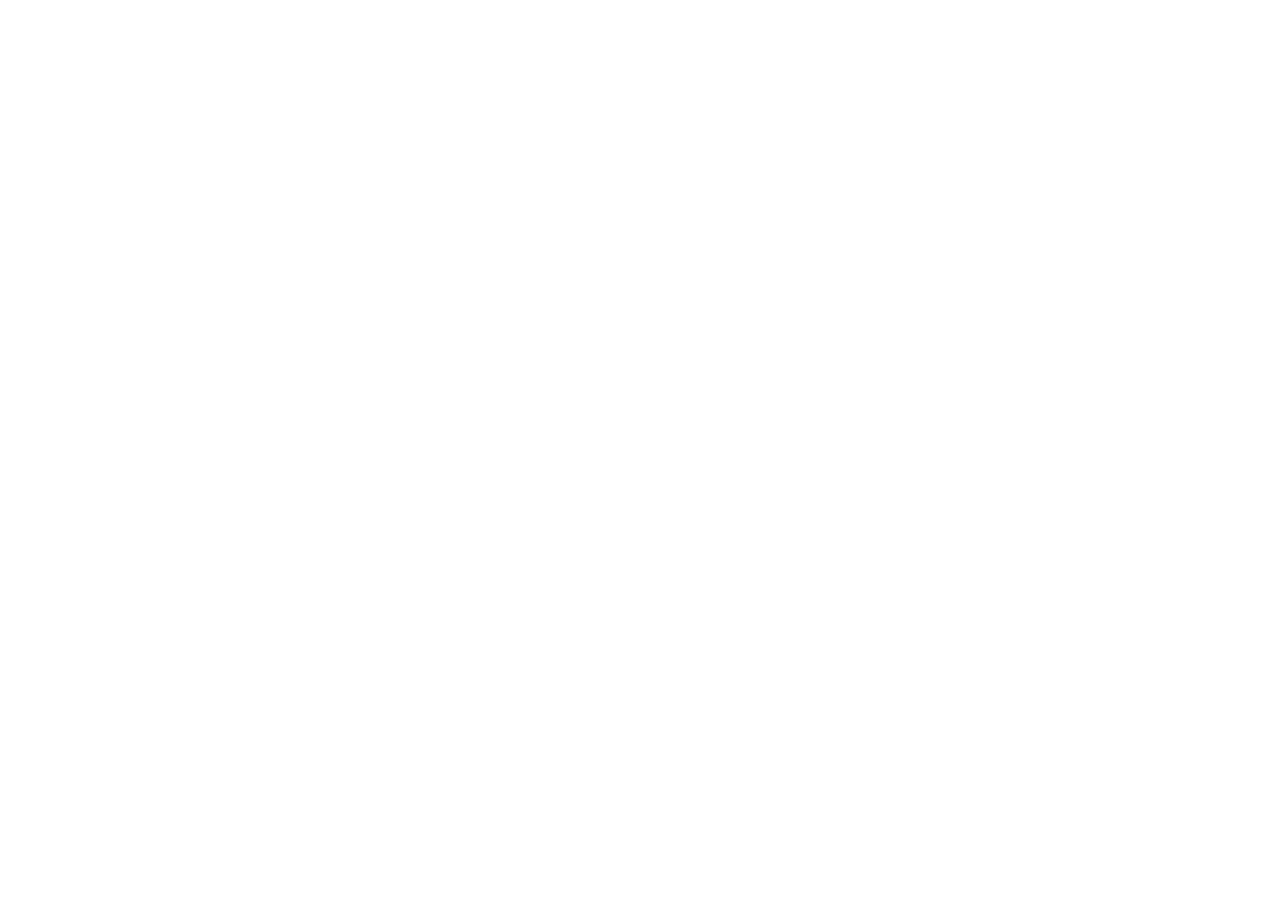
==== index.html @ 520b99e1 "Create index.html" ====
<!DOCTYPE html>
<html lang="en">
  <head>
    <meta charset="UTF-8" />
    <meta name="viewport" content="width=device-width, initial-scale=1.0" />
    <title>Raízen S.A. - Lupa(ESG)</title>
  </head>
  <body></body>
</html>
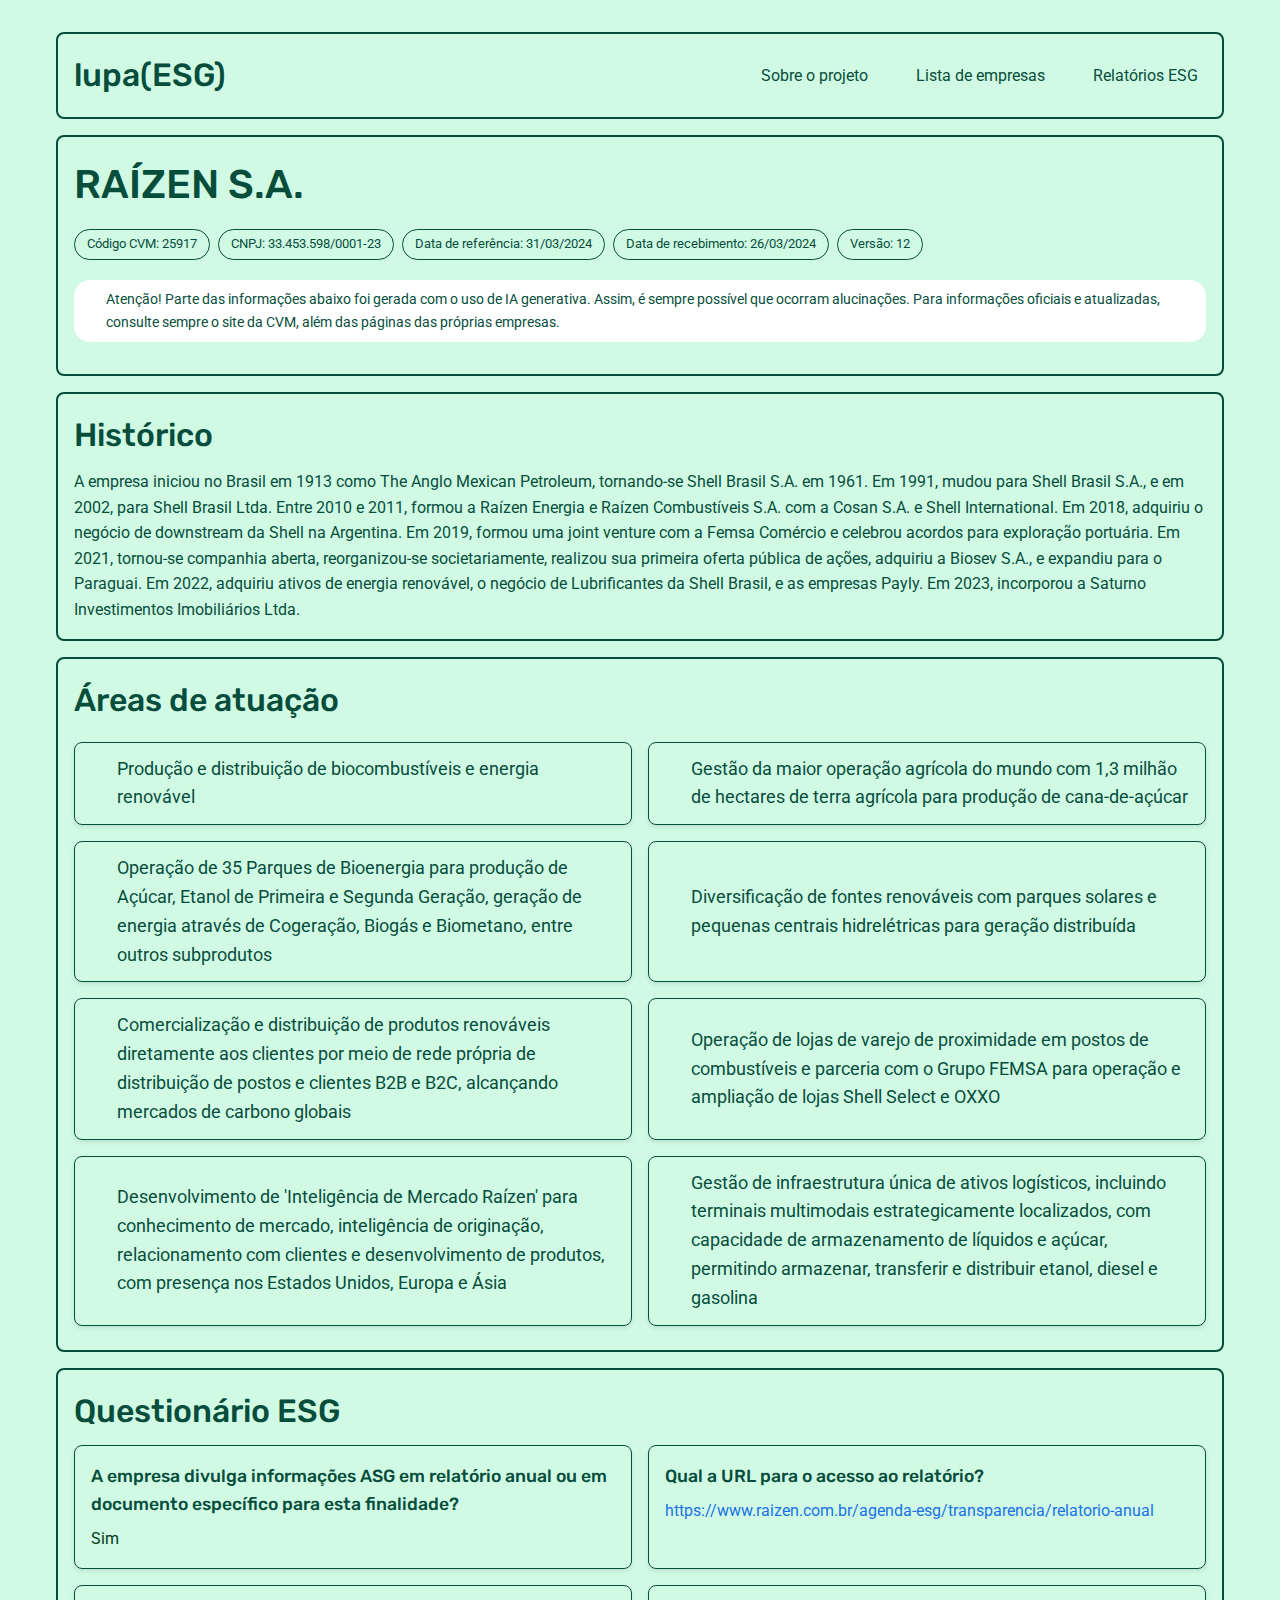
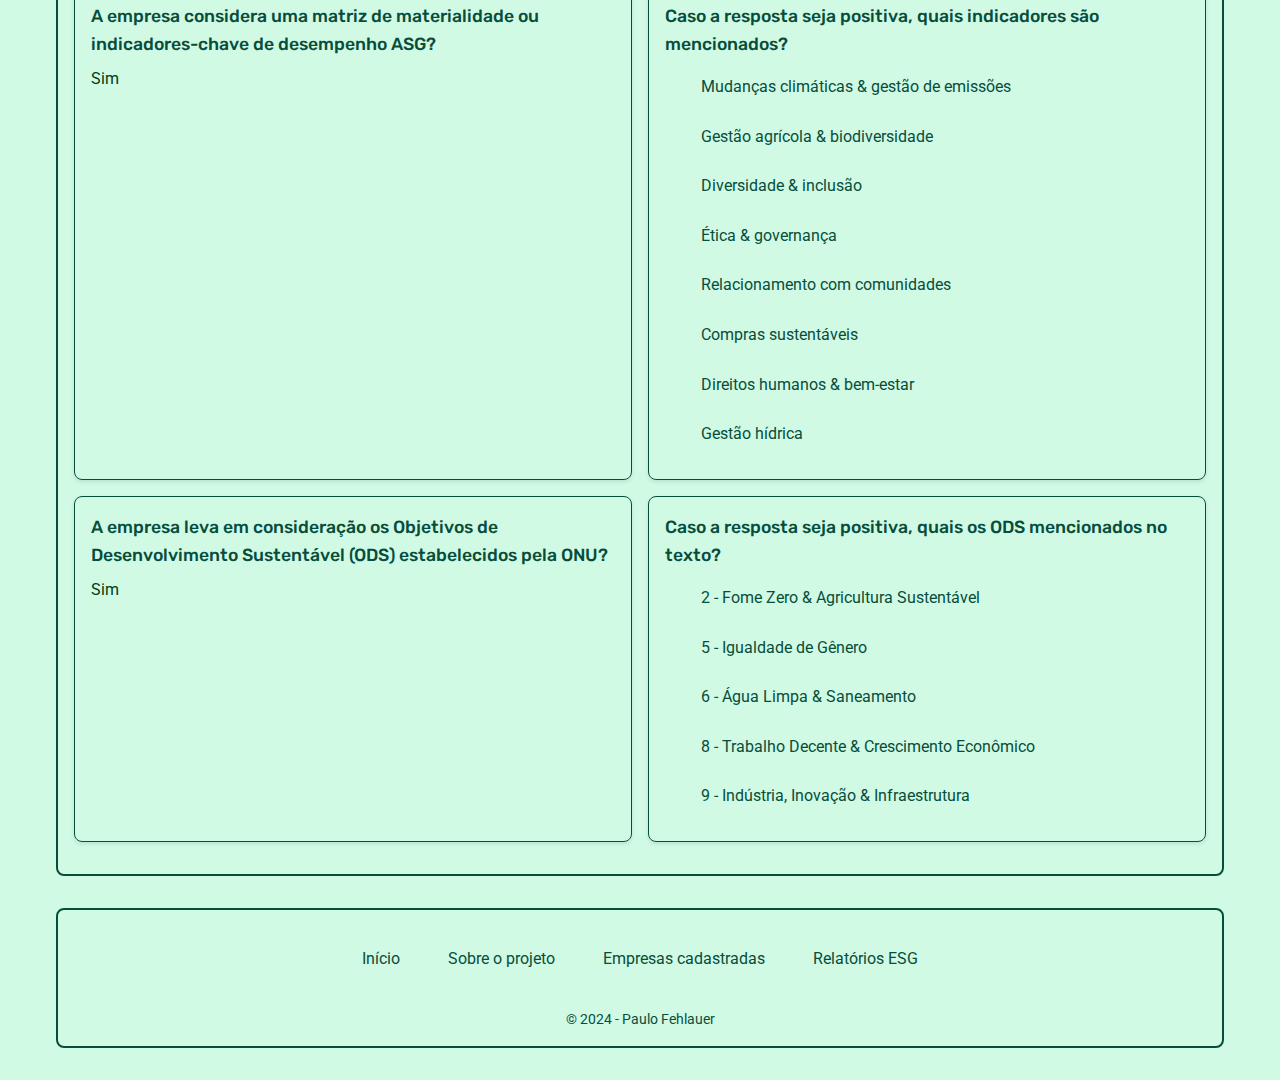
==== commit c06783ed: "Primeira versão" ====
--- a/index.html
+++ b/index.html
@@ -1,9 +1,207 @@
 <!DOCTYPE html>
-<html lang="en">
+<html lang="pt-br">
   <head>
+    <link rel="stylesheet" href="css/style.css" />
+    <link rel="stylesheet" href="css/reset.css" />
+    <link rel="preconnect" href="https://fonts.googleapis.com" />
+    <link rel="preconnect" href="https://fonts.gstatic.com" crossorigin />
+    <link
+      href="https://fonts.googleapis.com/css2?family=Roboto:ital,wght@0,100;0,300;0,400;0,500;0,700;0,900;1,100;1,300;1,400;1,500;1,700;1,900&family=Rubik:ital,wght@0,300..900;1,300..900&display=swap"
+      rel="stylesheet"
+    />
+    <link
+      rel="stylesheet"
+      href="https://cdnjs.cloudflare.com/ajax/libs/font-awesome/6.5.2/css/all.min.css"
+      integrity="sha512-SnH5WK+bZxgPHs44uWIX+LLJAJ9/2PkPKZ5QiAj6Ta86w+fsb2TkcmfRyVX3pBnMFcV7oQPJkl9QevSCWr3W6A=="
+      crossorigin="anonymous"
+      referrerpolicy="no-referrer"
+    />
     <meta charset="UTF-8" />
     <meta name="viewport" content="width=device-width, initial-scale=1.0" />
-    <title>Raízen S.A. - Lupa(ESG)</title>
+    <meta
+      name="description"
+      content="Plataforma que busca e organiza informações públicas fornecidas por empresas brasileiras sobre práticas relacionadas à pauta ESG - Ambiental, Social e Governança."
+    />
+    <title>RAÍZEN S.A. | lupa(ESG)</title>
   </head>
-  <body></body>
+  <body>
+    <div class="container">
+      <header>
+        <div class="titulo">
+          <h1>lupa(ESG)</h1>
+        </div>
+        <nav>
+          <a href="#">Sobre o projeto</a>
+          <a href="#">Lista de empresas</a>
+          <a href="#">Relatórios ESG</a>
+        </nav>
+      </header>
+
+      <section class="section-infos">
+        <h2>RAÍZEN S.A.</h2>
+        <p class="badge">Código CVM: 25917</p>
+        <p class="badge">CNPJ: 33.453.598/0001-23</p>
+        <p class="badge">Data de referência: 31/03/2024</p>
+        <p class="badge">Data de recebimento: 26/03/2024</p>
+        <p class="badge">Versão: 12</p>
+
+        <div class="alert">
+          <i class="fa-solid fa-triangle-exclamation"></i>
+          <p>
+            Atenção! Parte das informações abaixo foi gerada com o uso de IA
+            generativa. Assim, é sempre possível que ocorram alucinações. Para
+            informações oficiais e atualizadas, consulte sempre o site da CVM,
+            além das páginas das próprias empresas.
+          </p>
+        </div>
+      </section>
+
+      <section class="section-infos">
+        <h3>Histórico</h3>
+        <p>
+          A empresa iniciou no Brasil em 1913 como The Anglo Mexican Petroleum,
+          tornando-se Shell Brasil S.A. em 1961. Em 1991, mudou para Shell
+          Brasil S.A., e em 2002, para Shell Brasil Ltda. Entre 2010 e 2011,
+          formou a Raízen Energia e Raízen Combustíveis S.A. com a Cosan S.A. e
+          Shell International. Em 2018, adquiriu o negócio de downstream da
+          Shell na Argentina. Em 2019, formou uma joint venture com a Femsa
+          Comércio e celebrou acordos para exploração portuária. Em 2021,
+          tornou-se companhia aberta, reorganizou-se societariamente, realizou
+          sua primeira oferta pública de ações, adquiriu a Biosev S.A., e
+          expandiu para o Paraguai. Em 2022, adquiriu ativos de energia
+          renovável, o negócio de Lubrificantes da Shell Brasil, e as empresas
+          Payly. Em 2023, incorporou a Saturno Investimentos Imobiliários Ltda.
+        </p>
+      </section>
+
+      <section class="section-infos">
+        <h3>Áreas de atuação</h3>
+        <ul class="lista-bonita">
+          <li>
+            Produção e distribuição de biocombustíveis e energia renovável
+          </li>
+          <li>
+            Gestão da maior operação agrícola do mundo com 1,3 milhão de
+            hectares de terra agrícola para produção de cana-de-açúcar
+          </li>
+          <li>
+            Operação de 35 Parques de Bioenergia para produção de Açúcar, Etanol
+            de Primeira e Segunda Geração, geração de energia através de
+            Cogeração, Biogás e Biometano, entre outros subprodutos
+          </li>
+          <li>
+            Diversificação de fontes renováveis com parques solares e pequenas
+            centrais hidrelétricas para geração distribuída
+          </li>
+          <li>
+            Comercialização e distribuição de produtos renováveis diretamente
+            aos clientes por meio de rede própria de distribuição de postos e
+            clientes B2B e B2C, alcançando mercados de carbono globais
+          </li>
+          <li>
+            Operação de lojas de varejo de proximidade em postos de combustíveis
+            e parceria com o Grupo FEMSA para operação e ampliação de lojas
+            Shell Select e OXXO
+          </li>
+          <li>
+            Desenvolvimento de &#39;Inteligência de Mercado Raízen&#39; para
+            conhecimento de mercado, inteligência de originação, relacionamento
+            com clientes e desenvolvimento de produtos, com presença nos Estados
+            Unidos, Europa e Ásia
+          </li>
+          <li>
+            Gestão de infraestrutura única de ativos logísticos, incluindo
+            terminais multimodais estrategicamente localizados, com capacidade
+            de armazenamento de líquidos e açúcar, permitindo armazenar,
+            transferir e distribuir etanol, diesel e gasolina
+          </li>
+        </ul>
+      </section>
+
+      <section class="section-infos">
+        <h3>Questionário ESG</h3>
+        <div class="questionario">
+          <div class="card">
+            <h4>
+              A empresa divulga informações ASG em relatório anual ou em
+              documento específico para esta finalidade?
+            </h4>
+            <p><i class="fas fa-check-circle"></i> Sim</p>
+          </div>
+
+          <div class="card">
+            <h4>Qual a URL para o acesso ao relatório?</h4>
+            <p>
+              <a
+                href="https://www.raizen.com.br/agenda-esg/transparencia/relatorio-anual"
+                target="_blank"
+                >https://www.raizen.com.br/agenda-esg/transparencia/relatorio-anual</a
+              >
+            </p>
+          </div>
+
+          <div class="card">
+            <h4>
+              A empresa considera uma matriz de materialidade ou
+              indicadores-chave de desempenho ASG?
+            </h4>
+            <p><i class="fas fa-check-circle"></i> Sim</p>
+          </div>
+
+          <div class="card">
+            <h4>
+              Caso a resposta seja positiva, quais indicadores são mencionados?
+            </h4>
+            <ul class="questionario-lista">
+              <li>Mudanças climáticas & gestão de emissões</li>
+              <li>Gestão agrícola & biodiversidade</li>
+              <li>Diversidade & inclusão</li>
+              <li>Ética & governança</li>
+              <li>Relacionamento com comunidades</li>
+              <li>Compras sustentáveis</li>
+              <li>Direitos humanos & bem-estar</li>
+              <li>Gestão hídrica</li>
+            </ul>
+          </div>
+
+          <div class="card">
+            <h4>
+              A empresa leva em consideração os Objetivos de Desenvolvimento
+              Sustentável (ODS) estabelecidos pela ONU?
+            </h4>
+            <p><i class="fas fa-check-circle"></i> Sim</p>
+          </div>
+
+          <div class="card">
+            <h4>
+              Caso a resposta seja positiva, quais os ODS mencionados no texto?
+            </h4>
+            <ul class="questionario-lista">
+              <li>2 - Fome Zero & Agricultura Sustentável</li>
+              <li>5 - Igualdade de Gênero</li>
+              <li>6 - Água Limpa & Saneamento</li>
+              <li>8 - Trabalho Decente & Crescimento Econômico</li>
+              <li>9 - Indústria, Inovação & Infraestrutura</li>
+            </ul>
+          </div>
+        </div>
+      </section>
+      <footer class="footer">
+        <nav>
+          <a href="#">Início</a>
+          <a href="#">Sobre o projeto</a>
+          <a href="#">Empresas cadastradas</a>
+          <a href="#">Relatórios ESG</a>
+        </nav>
+        <div class="footer-social">
+          <a href="#" aria-label="Twitter"><i class="fab fa-twitter"></i></a>
+          <a href="#" aria-label="Instagram"
+            ><i class="fab fa-instagram"></i
+          ></a>
+          <a href="#" aria-label="LinkedIn"><i class="fab fa-linkedin"></i></a>
+        </div>
+        <p class="footer-copy">&copy; 2024 - Paulo Fehlauer</p>
+      </footer>
+    </div>
+  </body>
 </html>
--- a/css/style.css
+++ b/css/style.css
@@ -0,0 +1,301 @@
+/* style.css */
+
+/* Importação do reset.css (opcional) */
+@import url("reset.css");
+
+/* Estilos globais */
+/* Estilos globais */
+html {
+  font-size: 16px; /* Define 1rem = 16px */
+}
+
+body {
+  font-family: "Roboto", sans-serif;
+  line-height: 1.6;
+  background-color: #d1fae5;
+  color: #064e3b;
+  padding: 1rem;
+}
+
+h1,
+h2,
+h3,
+h4,
+h5,
+h6 {
+  font-family: "Rubik", sans-serif;
+  font-weight: 500;
+}
+
+a {
+  color: inherit;
+}
+
+/* Container principal */
+.container {
+  max-width: 75rem;
+  margin: 0 auto;
+  padding: 1rem;
+}
+
+/* Cabeçalho */
+header {
+  display: flex;
+  justify-content: space-between;
+  align-items: center;
+  border: 2px solid #064e3b;
+  padding: 1rem;
+  border-radius: 0.5rem;
+  color: #064e3b;
+}
+
+header h1 {
+  font-size: 2rem;
+}
+
+header nav {
+  display: flex;
+  flex-direction: column;
+  align-items: flex-end;
+}
+
+header nav a {
+  color: #064e3b;
+  text-decoration: none;
+  margin-left: 1rem;
+  padding: 0.25rem 0.5rem;
+  border-radius: 1rem;
+  transition: background-color 0.3s;
+}
+
+header nav a:hover {
+  text-decoration: none;
+  background-color: #fff;
+}
+
+/* Seção de Informações Gerais */
+.section-infos {
+  border: 2px solid #064e3b;
+  padding: 1rem;
+  border-radius: 0.5rem;
+  margin-top: 1rem;
+}
+
+.section-infos h2 {
+  font-size: 2.5rem;
+  margin-bottom: 0.5rem;
+}
+
+.section-infos h3 {
+  font-size: 2rem;
+  margin-bottom: 0.5rem;
+}
+
+.section-infos .badge {
+  font-size: 0.8rem;
+  display: inline-block;
+  border-radius: 1rem;
+  border: 1px solid #064e3b;
+  padding: 0.25rem 0.75rem;
+  margin: 0.25rem 0.25rem 0.25rem 0;
+}
+
+.section-infos .alert {
+  display: flex;
+  justify-content: space-between;
+  align-items: center;
+  background-color: #fff;
+  padding: 0.5rem;
+  border-radius: 1rem;
+  margin: 1rem 0;
+}
+
+.section-infos .alert i {
+  padding: 0 1rem 0 0.5rem;
+}
+
+.section-infos .alert p {
+  font-size: 0.9rem;
+}
+
+/* Estilo da lista personalizada */
+.lista-bonita {
+  list-style-type: none; /* Remove marcadores padrão */
+  padding-left: 0;
+  display: flex;
+  flex-direction: column;
+}
+
+.lista-bonita li {
+  border: 1px solid #064e3b;
+  margin: 0.5rem 0; /* Espaçamento entre itens */
+  padding: 0.5rem; /* Espaçamento interno dos itens */
+  border-radius: 0.5rem; /* Bordas arredondadas */
+  display: flex;
+  align-items: center;
+  box-shadow: 0 2px 4px rgba(0, 0, 0, 0.1);
+}
+
+.lista-bonita li::before {
+  content: "\f013"; /* Ícone FontAwesome */
+  font-family: "Font Awesome 5 Free"; /* Fonte do ícone */
+  font-weight: 900; /* Peso da fonte */
+  margin-right: 1rem; /* Espaçamento entre ícone e texto */
+}
+
+.questionario {
+  display: flex;
+  flex-direction: column;
+}
+
+.questionario .card {
+  border: 1px solid #064e3b;
+  padding: 1rem;
+  border-radius: 0.5rem;
+  box-shadow: 0 2px 4px rgba(0, 0, 0, 0.1);
+  margin-bottom: 1rem;
+}
+
+.questionario .card h4 {
+  font-size: 1.1rem;
+  font-weight: 500;
+  margin-bottom: 0.5rem;
+}
+
+.questionario .card p,
+.card a {
+  font-size: 1rem;
+  color: #003d14;
+}
+
+.questionario .card a {
+  text-decoration: none;
+  color: #1a73e8;
+}
+
+.questionario .card a:hover {
+  text-decoration: underline;
+}
+
+.questionario .questionario-lista {
+  list-style-type: none; /* Remove marcadores padrão */
+  padding-left: 0;
+}
+
+.questionario .questionario-lista li {
+  margin: 0.5rem 0; /* Espaçamento entre itens */
+  padding: 0.5rem; /* Espaçamento interno dos itens */
+  display: flex;
+  align-items: center;
+}
+
+.questionario .questionario-lista li::before {
+  content: "\f4d6"; /* Ícone FontAwesome */
+  font-family: "Font Awesome 5 Free"; /* Fonte do ícone */
+  font-weight: 900; /* Peso da fonte */
+  margin-right: 1rem; /* Espaçamento entre ícone e texto */
+}
+
+/* Footer */
+.footer {
+  border: 2px solid #064e3b;
+  text-align: center;
+  padding: 2rem 0 1rem 0;
+  margin-top: 2rem;
+  border-radius: 0.5rem;
+}
+
+.footer nav {
+  display: flex;
+  gap: 1.5rem;
+  margin-bottom: 1rem;
+  flex-direction: column;
+  align-items: center;
+  justify-content: center;
+}
+
+.footer nav a {
+  text-decoration: none;
+  padding: 0.25rem 0.5rem;
+  border-radius: 1rem;
+  transition: background-color 0.3s;
+}
+
+.footer nav a:hover {
+  background-color: #fff;
+}
+
+.footer-social {
+  display: flex;
+  justify-content: center;
+  gap: 1.5rem;
+  margin-bottom: 1rem;
+}
+
+.footer-social a {
+  transition: transform 0.3s;
+}
+
+.footer-social a:hover {
+  transform: scale(1.2);
+}
+
+.footer-copy {
+  font-size: 0.875rem;
+}
+
+/* Estilos responsivos */
+@media (min-width: 48rem) {
+  header h1 {
+    font-size: 2rem;
+  }
+
+  header nav a {
+    margin-left: 2rem;
+  }
+
+  .section-infos h2 {
+    font-size: 2.5rem;
+  }
+
+  header nav {
+    flex-direction: row;
+    align-items: flex-end;
+  }
+
+  .lista-bonita {
+    flex-direction: row;
+    flex-wrap: wrap; /* Quebra a linha dos itens quando não cabem mais no container */
+    justify-content: space-between; /* Distribui os itens no espaço disponível */
+  }
+
+  .lista-bonita li {
+    font-size: 1.125rem; /* Ajuste do tamanho da fonte */
+    padding: 0.75rem; /* Ajuste do espaçamento interno */
+    width: calc(
+      50% - 0.5rem
+    ); /* Ajusta a largura dos itens para ocupar metade do espaço, considerando o margin */
+    box-sizing: border-box; /* Inclui padding e border na largura total */
+  }
+
+  .questionario {
+    flex-direction: row;
+    flex-wrap: wrap;
+    justify-content: space-between;
+  }
+
+  .questionario .card {
+    width: calc(50% - 0.5rem);
+    box-sizing: border-box;
+  }
+
+  .footer nav {
+    gap: 2rem;
+    flex-direction: row;
+    align-items: flex-end;
+  }
+
+  .footer-social a {
+    font-size: 2rem;
+  }
+}
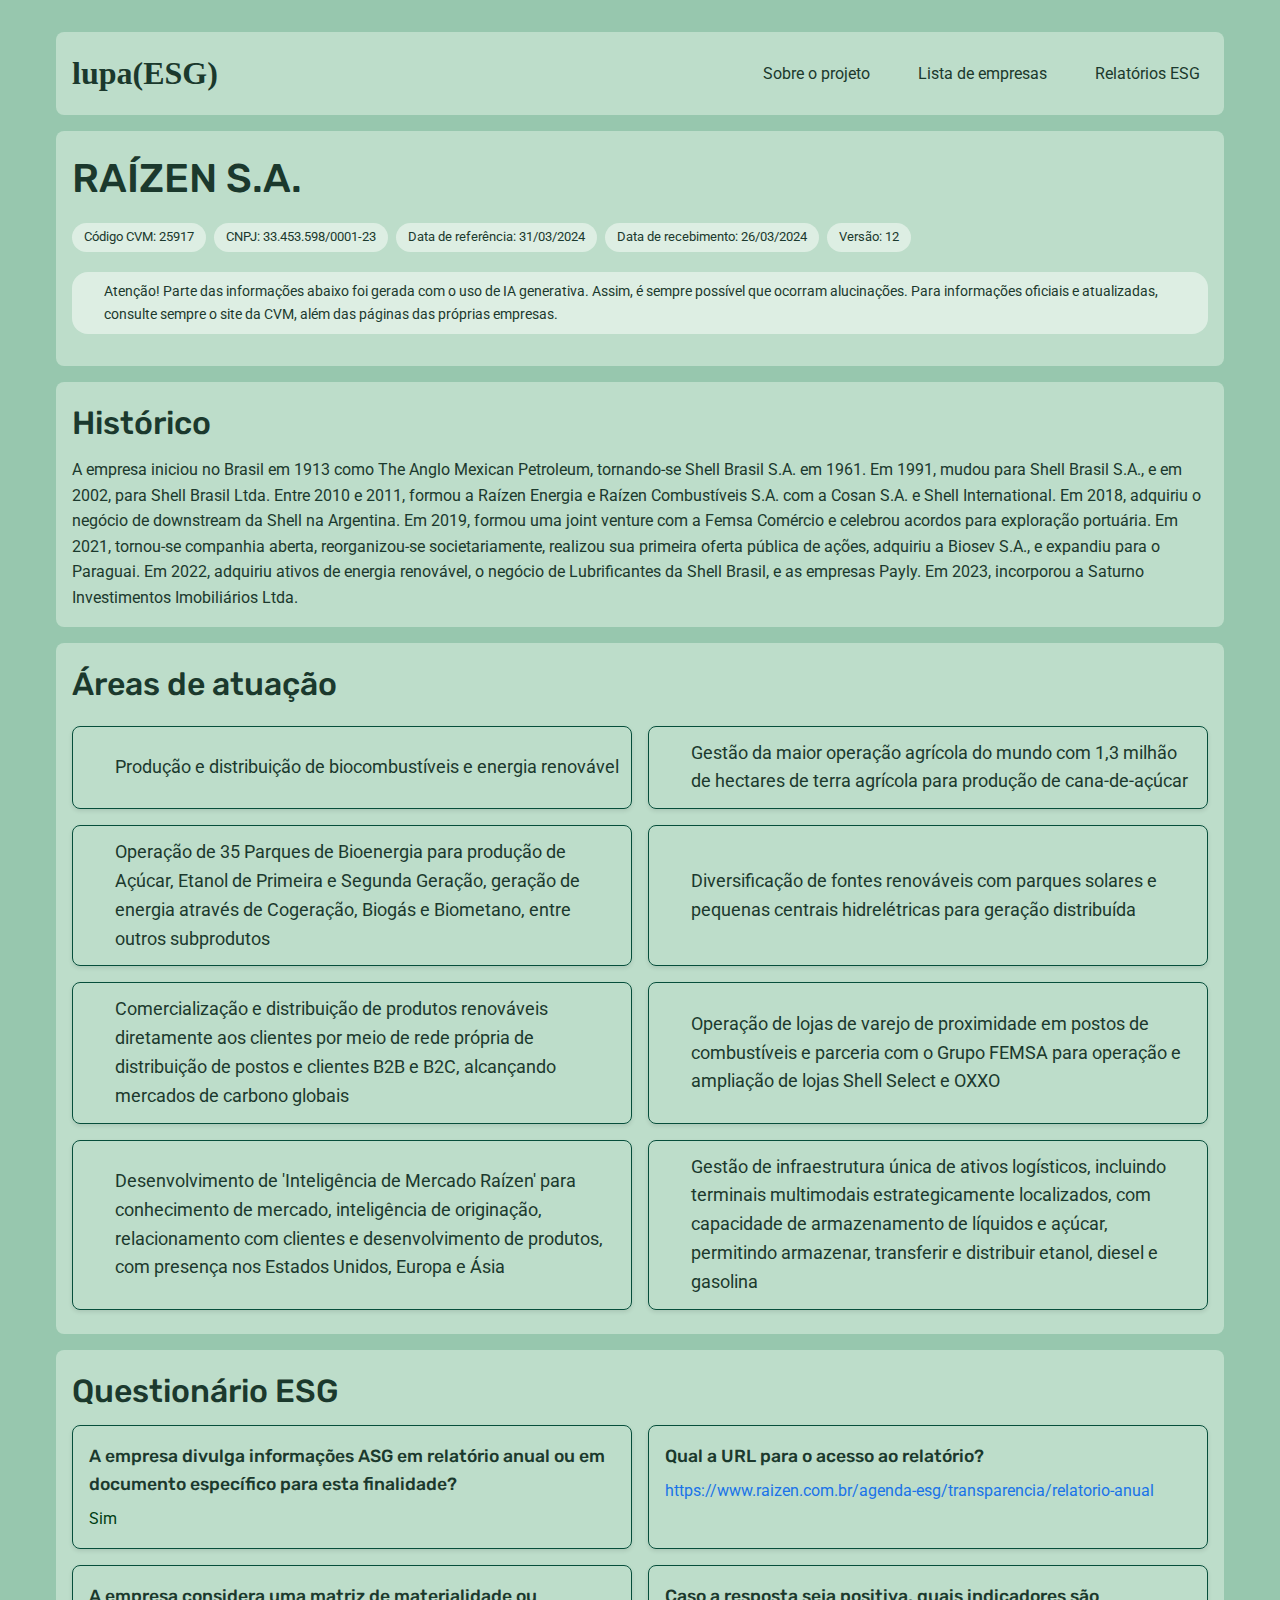
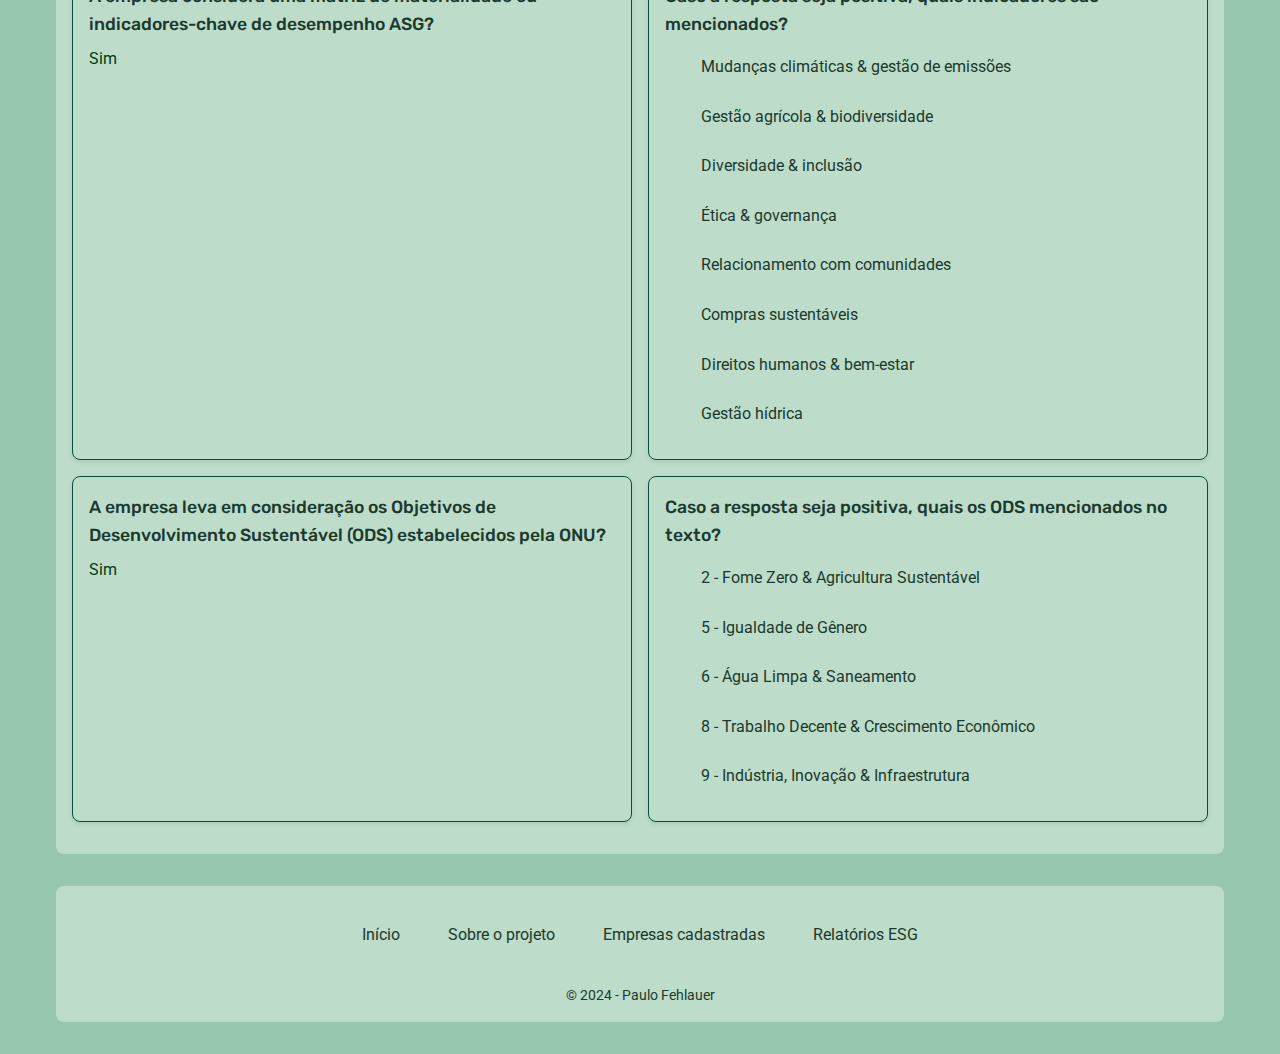
==== commit 25919e29: "Update index.html and style.css" ====
--- a/index.html
+++ b/index.html
@@ -27,7 +27,7 @@
   <body>
     <div class="container">
       <header>
-        <div class="titulo">
+        <div class="logo">
           <h1>lupa(ESG)</h1>
         </div>
         <nav>
@@ -37,155 +37,161 @@
         </nav>
       </header>
 
-      <section class="section-infos">
-        <h2>RAÍZEN S.A.</h2>
-        <p class="badge">Código CVM: 25917</p>
-        <p class="badge">CNPJ: 33.453.598/0001-23</p>
-        <p class="badge">Data de referência: 31/03/2024</p>
-        <p class="badge">Data de recebimento: 26/03/2024</p>
-        <p class="badge">Versão: 12</p>
-
-        <div class="alert">
-          <i class="fa-solid fa-triangle-exclamation"></i>
-          <p>
-            Atenção! Parte das informações abaixo foi gerada com o uso de IA
-            generativa. Assim, é sempre possível que ocorram alucinações. Para
-            informações oficiais e atualizadas, consulte sempre o site da CVM,
-            além das páginas das próprias empresas.
-          </p>
-        </div>
-      </section>
-
-      <section class="section-infos">
-        <h3>Histórico</h3>
-        <p>
-          A empresa iniciou no Brasil em 1913 como The Anglo Mexican Petroleum,
-          tornando-se Shell Brasil S.A. em 1961. Em 1991, mudou para Shell
-          Brasil S.A., e em 2002, para Shell Brasil Ltda. Entre 2010 e 2011,
-          formou a Raízen Energia e Raízen Combustíveis S.A. com a Cosan S.A. e
-          Shell International. Em 2018, adquiriu o negócio de downstream da
-          Shell na Argentina. Em 2019, formou uma joint venture com a Femsa
-          Comércio e celebrou acordos para exploração portuária. Em 2021,
-          tornou-se companhia aberta, reorganizou-se societariamente, realizou
-          sua primeira oferta pública de ações, adquiriu a Biosev S.A., e
-          expandiu para o Paraguai. Em 2022, adquiriu ativos de energia
-          renovável, o negócio de Lubrificantes da Shell Brasil, e as empresas
-          Payly. Em 2023, incorporou a Saturno Investimentos Imobiliários Ltda.
-        </p>
-      </section>
-
-      <section class="section-infos">
-        <h3>Áreas de atuação</h3>
-        <ul class="lista-bonita">
-          <li>
-            Produção e distribuição de biocombustíveis e energia renovável
-          </li>
-          <li>
-            Gestão da maior operação agrícola do mundo com 1,3 milhão de
-            hectares de terra agrícola para produção de cana-de-açúcar
-          </li>
-          <li>
-            Operação de 35 Parques de Bioenergia para produção de Açúcar, Etanol
-            de Primeira e Segunda Geração, geração de energia através de
-            Cogeração, Biogás e Biometano, entre outros subprodutos
-          </li>
-          <li>
-            Diversificação de fontes renováveis com parques solares e pequenas
-            centrais hidrelétricas para geração distribuída
-          </li>
-          <li>
-            Comercialização e distribuição de produtos renováveis diretamente
-            aos clientes por meio de rede própria de distribuição de postos e
-            clientes B2B e B2C, alcançando mercados de carbono globais
-          </li>
-          <li>
-            Operação de lojas de varejo de proximidade em postos de combustíveis
-            e parceria com o Grupo FEMSA para operação e ampliação de lojas
-            Shell Select e OXXO
-          </li>
-          <li>
-            Desenvolvimento de &#39;Inteligência de Mercado Raízen&#39; para
-            conhecimento de mercado, inteligência de originação, relacionamento
-            com clientes e desenvolvimento de produtos, com presença nos Estados
-            Unidos, Europa e Ásia
-          </li>
-          <li>
-            Gestão de infraestrutura única de ativos logísticos, incluindo
-            terminais multimodais estrategicamente localizados, com capacidade
-            de armazenamento de líquidos e açúcar, permitindo armazenar,
-            transferir e distribuir etanol, diesel e gasolina
-          </li>
-        </ul>
-      </section>
-
-      <section class="section-infos">
-        <h3>Questionário ESG</h3>
-        <div class="questionario">
-          <div class="card">
-            <h4>
-              A empresa divulga informações ASG em relatório anual ou em
-              documento específico para esta finalidade?
-            </h4>
-            <p><i class="fas fa-check-circle"></i> Sim</p>
-          </div>
-
-          <div class="card">
-            <h4>Qual a URL para o acesso ao relatório?</h4>
+      <main>
+        <section class="section-infos">
+          <h2>RAÍZEN S.A.</h2>
+          <p class="badge">Código CVM: 25917</p>
+          <p class="badge">CNPJ: 33.453.598/0001-23</p>
+          <p class="badge">Data de referência: 31/03/2024</p>
+          <p class="badge">Data de recebimento: 26/03/2024</p>
+          <p class="badge">Versão: 12</p>
+
+          <div class="alert">
+            <i class="fa-solid fa-triangle-exclamation"></i>
             <p>
-              <a
-                href="https://www.raizen.com.br/agenda-esg/transparencia/relatorio-anual"
-                target="_blank"
-                >https://www.raizen.com.br/agenda-esg/transparencia/relatorio-anual</a
-              >
+              Atenção! Parte das informações abaixo foi gerada com o uso de IA
+              generativa. Assim, é sempre possível que ocorram alucinações. Para
+              informações oficiais e atualizadas, consulte sempre o site da CVM,
+              além das páginas das próprias empresas.
             </p>
           </div>
-
-          <div class="card">
-            <h4>
-              A empresa considera uma matriz de materialidade ou
-              indicadores-chave de desempenho ASG?
-            </h4>
-            <p><i class="fas fa-check-circle"></i> Sim</p>
+        </section>
+
+        <section class="section-infos">
+          <h3>Histórico</h3>
+          <p>
+            A empresa iniciou no Brasil em 1913 como The Anglo Mexican
+            Petroleum, tornando-se Shell Brasil S.A. em 1961. Em 1991, mudou
+            para Shell Brasil S.A., e em 2002, para Shell Brasil Ltda. Entre
+            2010 e 2011, formou a Raízen Energia e Raízen Combustíveis S.A. com
+            a Cosan S.A. e Shell International. Em 2018, adquiriu o negócio de
+            downstream da Shell na Argentina. Em 2019, formou uma joint venture
+            com a Femsa Comércio e celebrou acordos para exploração portuária.
+            Em 2021, tornou-se companhia aberta, reorganizou-se societariamente,
+            realizou sua primeira oferta pública de ações, adquiriu a Biosev
+            S.A., e expandiu para o Paraguai. Em 2022, adquiriu ativos de
+            energia renovável, o negócio de Lubrificantes da Shell Brasil, e as
+            empresas Payly. Em 2023, incorporou a Saturno Investimentos
+            Imobiliários Ltda.
+          </p>
+        </section>
+
+        <section class="section-infos">
+          <h3>Áreas de atuação</h3>
+          <ul class="lista-bonita">
+            <li>
+              Produção e distribuição de biocombustíveis e energia renovável
+            </li>
+            <li>
+              Gestão da maior operação agrícola do mundo com 1,3 milhão de
+              hectares de terra agrícola para produção de cana-de-açúcar
+            </li>
+            <li>
+              Operação de 35 Parques de Bioenergia para produção de Açúcar,
+              Etanol de Primeira e Segunda Geração, geração de energia através
+              de Cogeração, Biogás e Biometano, entre outros subprodutos
+            </li>
+            <li>
+              Diversificação de fontes renováveis com parques solares e pequenas
+              centrais hidrelétricas para geração distribuída
+            </li>
+            <li>
+              Comercialização e distribuição de produtos renováveis diretamente
+              aos clientes por meio de rede própria de distribuição de postos e
+              clientes B2B e B2C, alcançando mercados de carbono globais
+            </li>
+            <li>
+              Operação de lojas de varejo de proximidade em postos de
+              combustíveis e parceria com o Grupo FEMSA para operação e
+              ampliação de lojas Shell Select e OXXO
+            </li>
+            <li>
+              Desenvolvimento de &#39;Inteligência de Mercado Raízen&#39; para
+              conhecimento de mercado, inteligência de originação,
+              relacionamento com clientes e desenvolvimento de produtos, com
+              presença nos Estados Unidos, Europa e Ásia
+            </li>
+            <li>
+              Gestão de infraestrutura única de ativos logísticos, incluindo
+              terminais multimodais estrategicamente localizados, com capacidade
+              de armazenamento de líquidos e açúcar, permitindo armazenar,
+              transferir e distribuir etanol, diesel e gasolina
+            </li>
+          </ul>
+        </section>
+
+        <section class="section-infos">
+          <h3>Questionário ESG</h3>
+          <div class="questionario">
+            <div class="card">
+              <h4>
+                A empresa divulga informações ASG em relatório anual ou em
+                documento específico para esta finalidade?
+              </h4>
+              <p><i class="fas fa-check-circle"></i> Sim</p>
+            </div>
+
+            <div class="card">
+              <h4>Qual a URL para o acesso ao relatório?</h4>
+              <p>
+                <a
+                  href="https://www.raizen.com.br/agenda-esg/transparencia/relatorio-anual"
+                  target="_blank"
+                  >https://www.raizen.com.br/agenda-esg/transparencia/relatorio-anual</a
+                >
+              </p>
+            </div>
+
+            <div class="card">
+              <h4>
+                A empresa considera uma matriz de materialidade ou
+                indicadores-chave de desempenho ASG?
+              </h4>
+              <p><i class="fas fa-check-circle"></i> Sim</p>
+            </div>
+
+            <div class="card">
+              <h4>
+                Caso a resposta seja positiva, quais indicadores são
+                mencionados?
+              </h4>
+              <ul class="questionario-lista">
+                <li>Mudanças climáticas & gestão de emissões</li>
+                <li>Gestão agrícola & biodiversidade</li>
+                <li>Diversidade & inclusão</li>
+                <li>Ética & governança</li>
+                <li>Relacionamento com comunidades</li>
+                <li>Compras sustentáveis</li>
+                <li>Direitos humanos & bem-estar</li>
+                <li>Gestão hídrica</li>
+              </ul>
+            </div>
+
+            <div class="card">
+              <h4>
+                A empresa leva em consideração os Objetivos de Desenvolvimento
+                Sustentável (ODS) estabelecidos pela ONU?
+              </h4>
+              <p><i class="fas fa-check-circle"></i> Sim</p>
+            </div>
+
+            <div class="card">
+              <h4>
+                Caso a resposta seja positiva, quais os ODS mencionados no
+                texto?
+              </h4>
+              <ul class="questionario-lista">
+                <li>2 - Fome Zero & Agricultura Sustentável</li>
+                <li>5 - Igualdade de Gênero</li>
+                <li>6 - Água Limpa & Saneamento</li>
+                <li>8 - Trabalho Decente & Crescimento Econômico</li>
+                <li>9 - Indústria, Inovação & Infraestrutura</li>
+              </ul>
+            </div>
           </div>
-
-          <div class="card">
-            <h4>
-              Caso a resposta seja positiva, quais indicadores são mencionados?
-            </h4>
-            <ul class="questionario-lista">
-              <li>Mudanças climáticas & gestão de emissões</li>
-              <li>Gestão agrícola & biodiversidade</li>
-              <li>Diversidade & inclusão</li>
-              <li>Ética & governança</li>
-              <li>Relacionamento com comunidades</li>
-              <li>Compras sustentáveis</li>
-              <li>Direitos humanos & bem-estar</li>
-              <li>Gestão hídrica</li>
-            </ul>
-          </div>
-
-          <div class="card">
-            <h4>
-              A empresa leva em consideração os Objetivos de Desenvolvimento
-              Sustentável (ODS) estabelecidos pela ONU?
-            </h4>
-            <p><i class="fas fa-check-circle"></i> Sim</p>
-          </div>
-
-          <div class="card">
-            <h4>
-              Caso a resposta seja positiva, quais os ODS mencionados no texto?
-            </h4>
-            <ul class="questionario-lista">
-              <li>2 - Fome Zero & Agricultura Sustentável</li>
-              <li>5 - Igualdade de Gênero</li>
-              <li>6 - Água Limpa & Saneamento</li>
-              <li>8 - Trabalho Decente & Crescimento Econômico</li>
-              <li>9 - Indústria, Inovação & Infraestrutura</li>
-            </ul>
-          </div>
-        </div>
-      </section>
+        </section>
+      </main>
+
       <footer class="footer">
         <nav>
           <a href="#">Início</a>
--- a/css/style.css
+++ b/css/style.css
@@ -12,8 +12,8 @@
 body {
   font-family: "Roboto", sans-serif;
   line-height: 1.6;
-  background-color: #d1fae5;
-  color: #064e3b;
+  background-color: #97c7ae;
+  color: #1b392d;
   padding: 1rem;
 }
 
@@ -43,14 +43,15 @@
   display: flex;
   justify-content: space-between;
   align-items: center;
-  border: 2px solid #064e3b;
   padding: 1rem;
   border-radius: 0.5rem;
-  color: #064e3b;
-}
-
-header h1 {
+  background-color: #bdddca;
+}
+
+header .logo h1 {
   font-size: 2rem;
+  font-family: "Playfair Display", serif;
+  font-weight: 900;
 }
 
 header nav {
@@ -60,7 +61,6 @@
 }
 
 header nav a {
-  color: #064e3b;
   text-decoration: none;
   margin-left: 1rem;
   padding: 0.25rem 0.5rem;
@@ -70,15 +70,15 @@
 
 header nav a:hover {
   text-decoration: none;
-  background-color: #fff;
+  background-color: #ddeee3;
 }
 
 /* Seção de Informações Gerais */
 .section-infos {
-  border: 2px solid #064e3b;
   padding: 1rem;
   border-radius: 0.5rem;
   margin-top: 1rem;
+  background-color: #bdddca;
 }
 
 .section-infos h2 {
@@ -95,16 +95,16 @@
   font-size: 0.8rem;
   display: inline-block;
   border-radius: 1rem;
-  border: 1px solid #064e3b;
   padding: 0.25rem 0.75rem;
   margin: 0.25rem 0.25rem 0.25rem 0;
+  background-color: #ddeee3;
 }
 
 .section-infos .alert {
   display: flex;
   justify-content: space-between;
   align-items: center;
-  background-color: #fff;
+  background-color: #ddeee3;
   padding: 0.5rem;
   border-radius: 1rem;
   margin: 1rem 0;
@@ -198,7 +198,7 @@
 
 /* Footer */
 .footer {
-  border: 2px solid #064e3b;
+  background-color: #bdddca;
   text-align: center;
   padding: 2rem 0 1rem 0;
   margin-top: 2rem;
@@ -222,7 +222,7 @@
 }
 
 .footer nav a:hover {
-  background-color: #fff;
+  background-color: #ddeee3;
 }
 
 .footer-social {
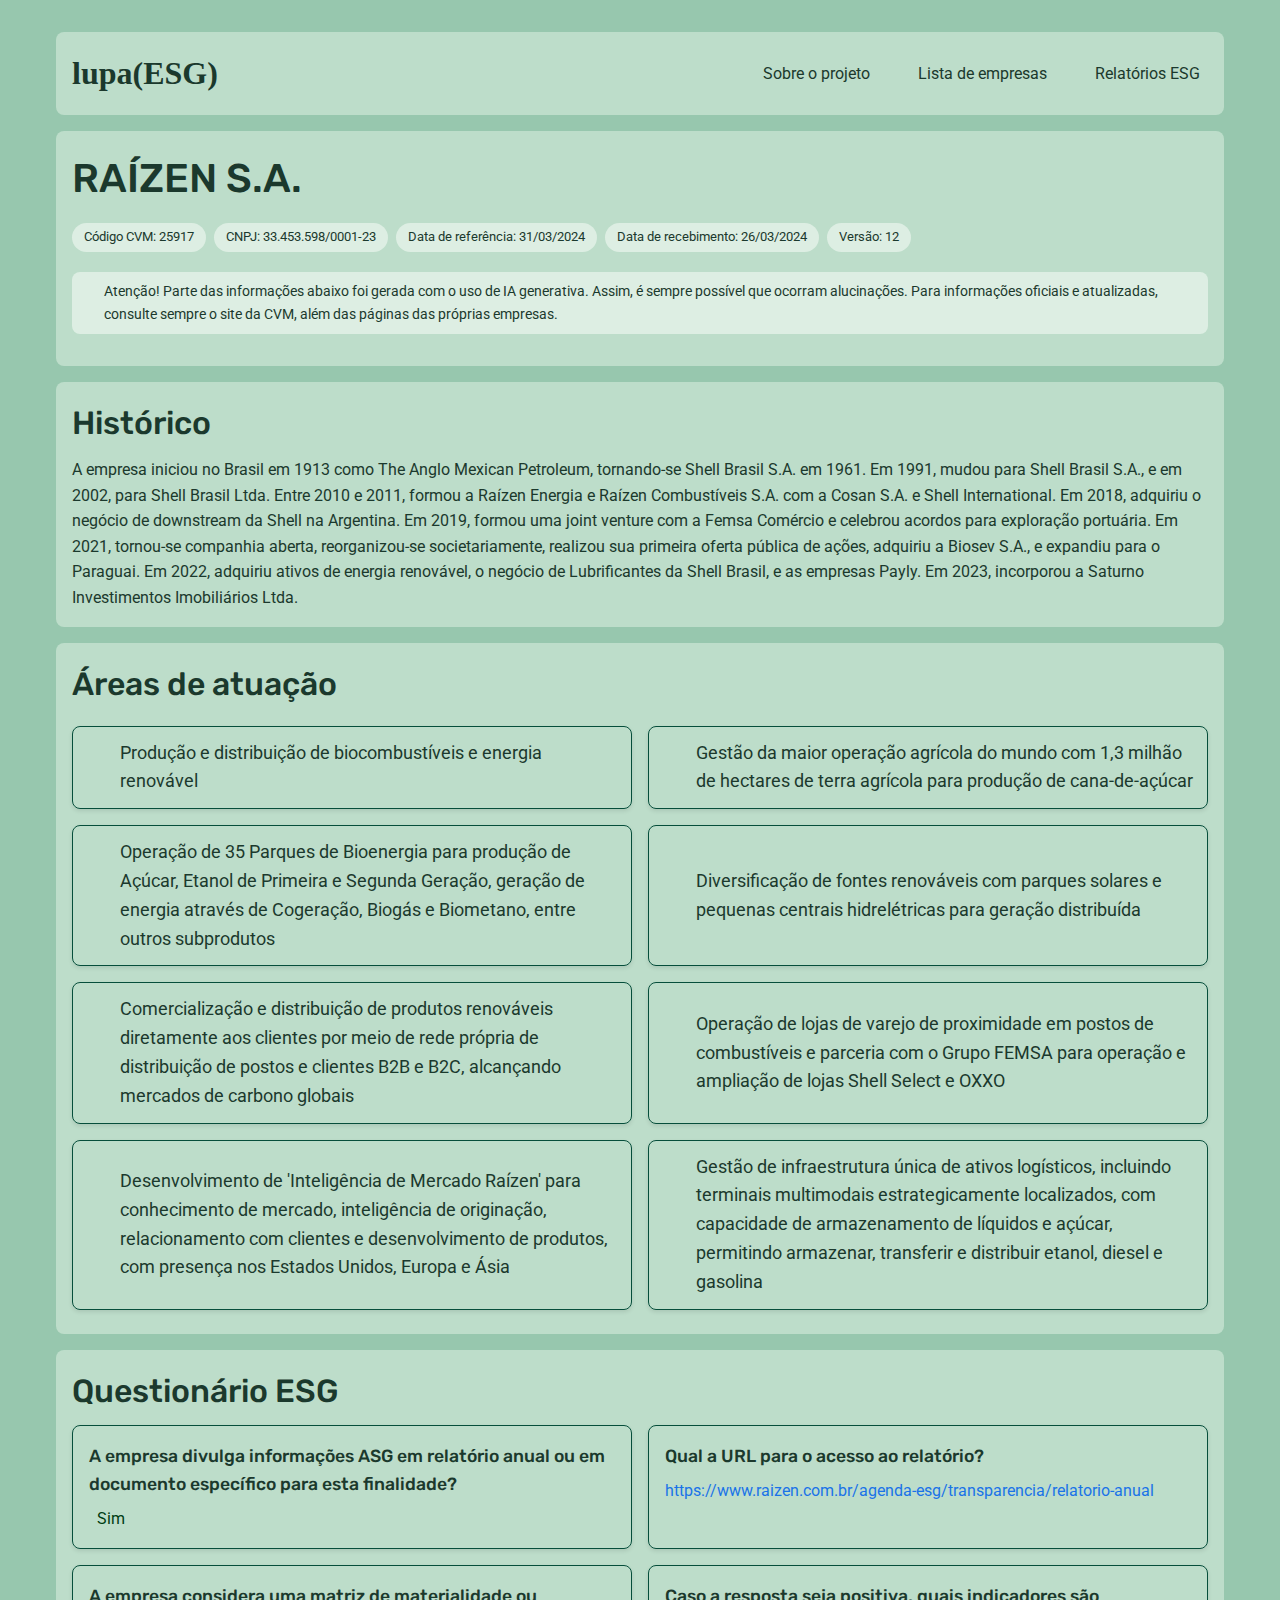
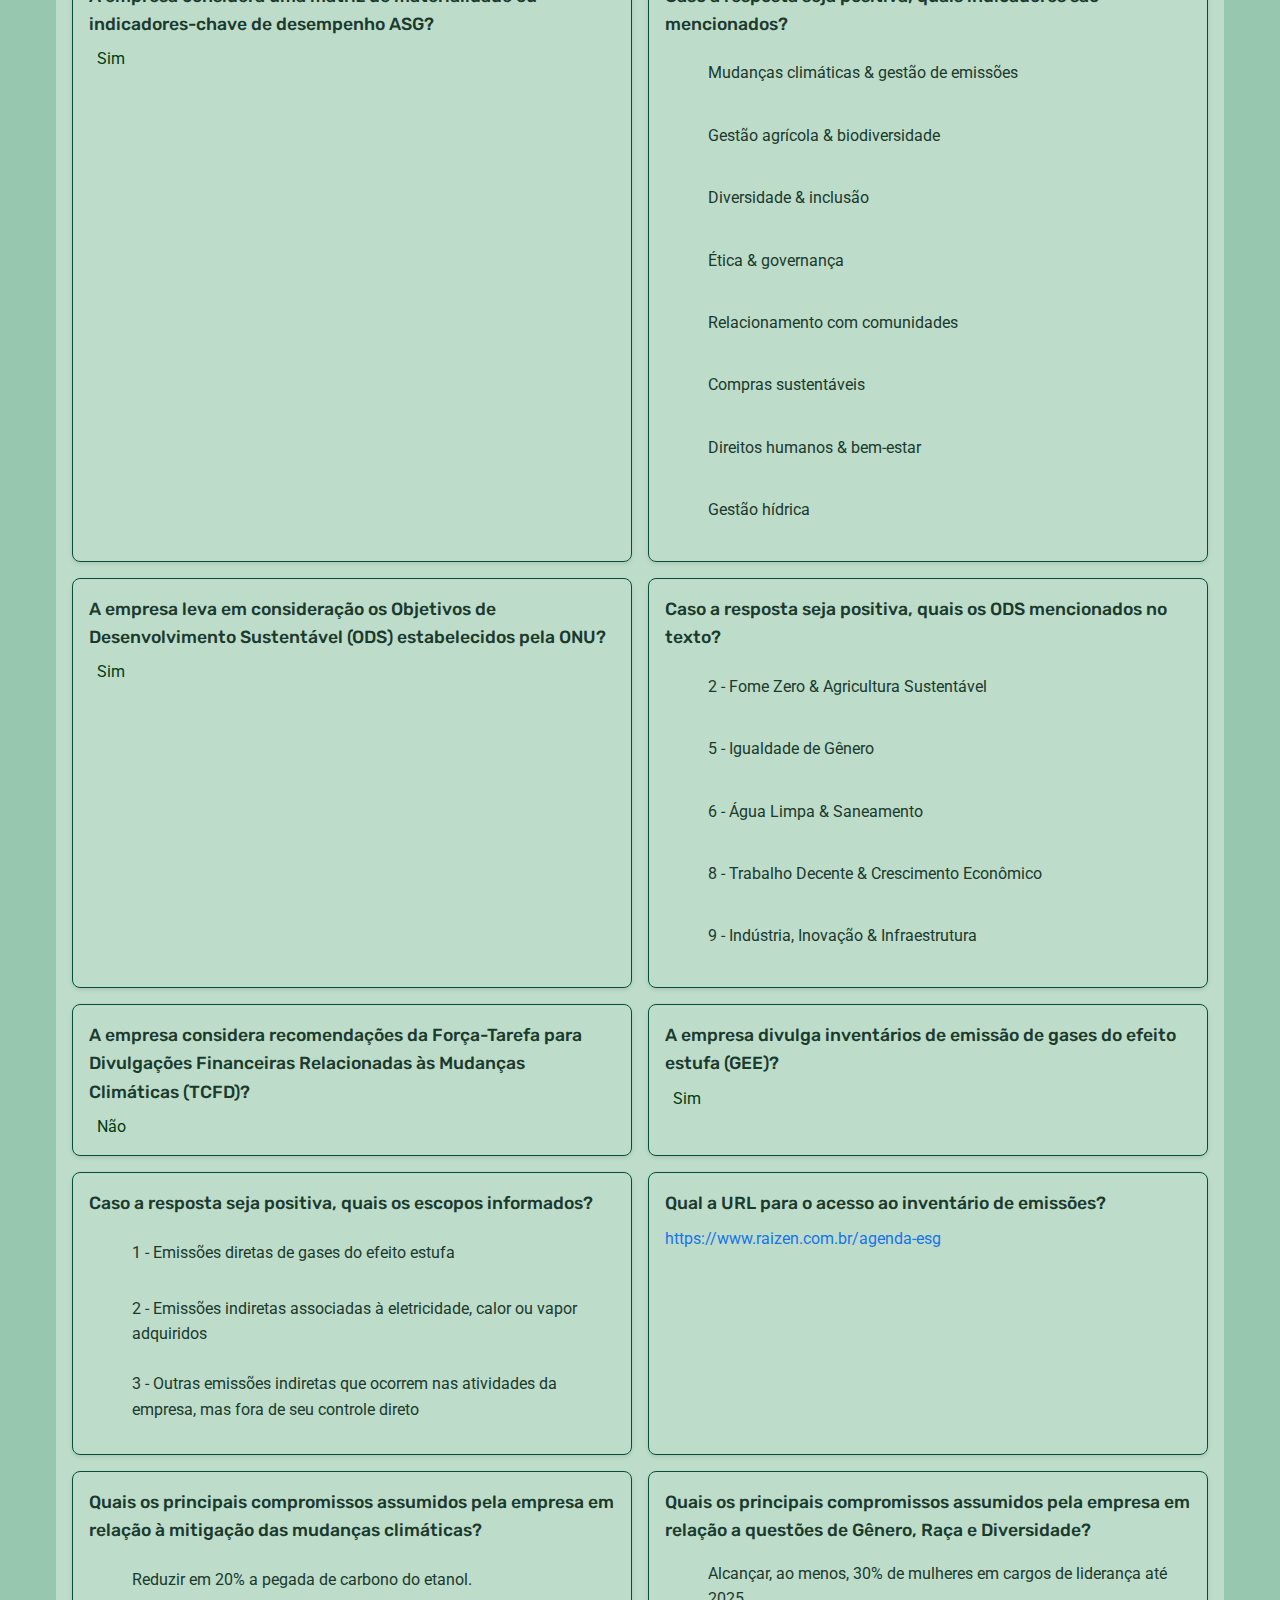
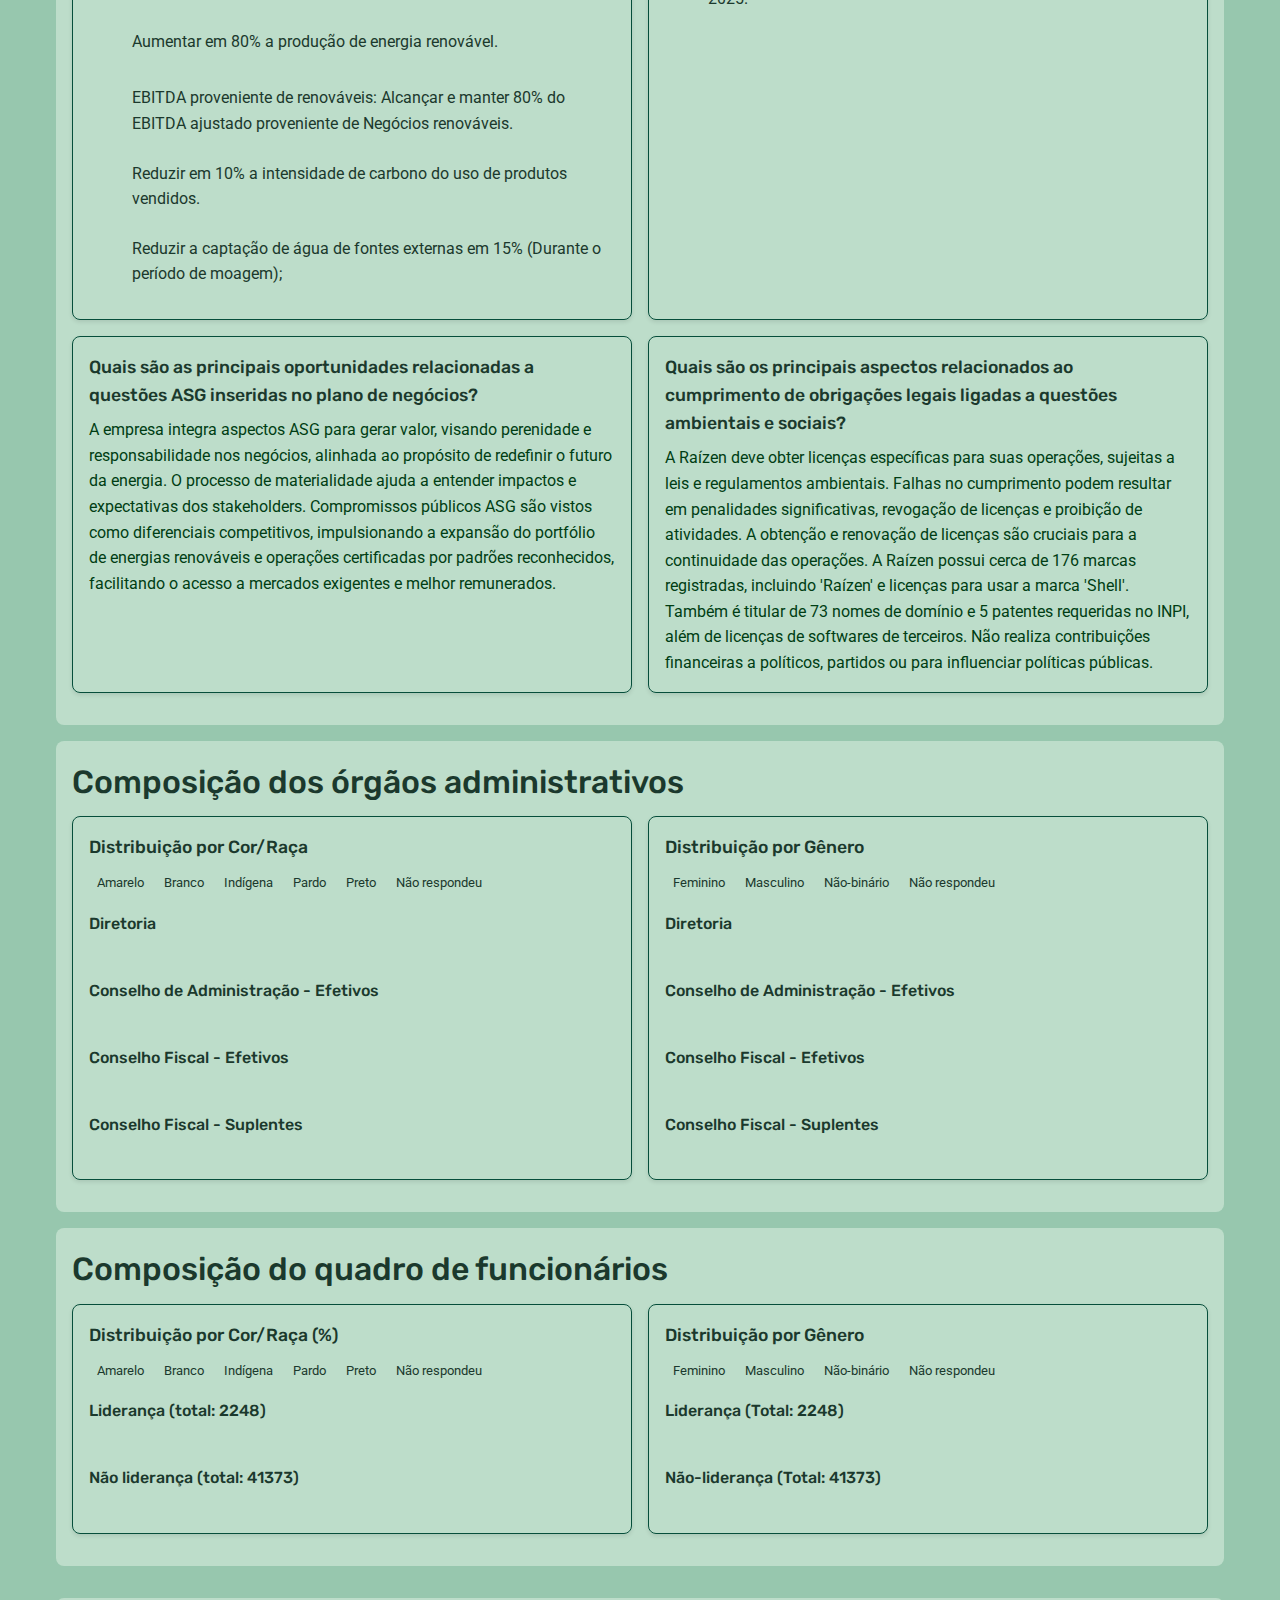
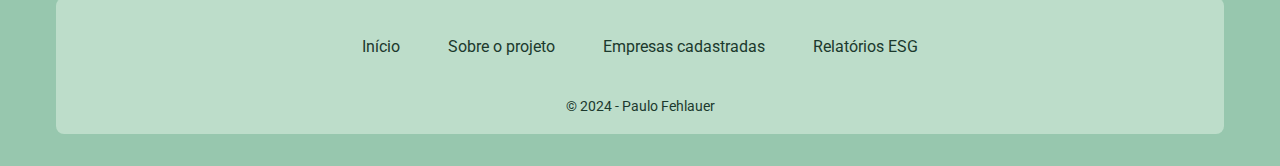
==== commit 039231f2: "Ajustes no html e css" ====
--- a/index.html
+++ b/index.html
@@ -128,7 +128,10 @@
                 A empresa divulga informações ASG em relatório anual ou em
                 documento específico para esta finalidade?
               </h4>
-              <p><i class="fas fa-check-circle"></i> Sim</p>
+              <div class="resposta">
+                <i class="fas fa-check-circle icone-sim"></i>
+                <p>Sim</p>
+              </div>
             </div>
 
             <div class="card">
@@ -147,7 +150,10 @@
                 A empresa considera uma matriz de materialidade ou
                 indicadores-chave de desempenho ASG?
               </h4>
-              <p><i class="fas fa-check-circle"></i> Sim</p>
+              <div class="resposta">
+                <i class="fas fa-check-circle icone-sim"></i>
+                <p>Sim</p>
+              </div>
             </div>
 
             <div class="card">
@@ -172,7 +178,10 @@
                 A empresa leva em consideração os Objetivos de Desenvolvimento
                 Sustentável (ODS) estabelecidos pela ONU?
               </h4>
-              <p><i class="fas fa-check-circle"></i> Sim</p>
+              <div class="resposta">
+                <i class="fas fa-check-circle icone-sim"></i>
+                <p>Sim</p>
+              </div>
             </div>
 
             <div class="card">
@@ -187,6 +196,663 @@
                 <li>8 - Trabalho Decente & Crescimento Econômico</li>
                 <li>9 - Indústria, Inovação & Infraestrutura</li>
               </ul>
+            </div>
+
+            <div class="card">
+              <h4>
+                A empresa considera recomendações da Força-Tarefa para
+                Divulgações Financeiras Relacionadas às Mudanças Climáticas
+                (TCFD)?
+              </h4>
+              <div class="resposta">
+                <i class="fa-solid fa-circle-xmark icone-nao"></i>
+                <p>Não</p>
+              </div>
+            </div>
+
+            <div class="card">
+              <h4>
+                A empresa divulga inventários de emissão de gases do efeito
+                estufa (GEE)?
+              </h4>
+              <div class="resposta">
+                <i class="fas fa-check-circle icone-sim"></i>
+                <p>Sim</p>
+              </div>
+            </div>
+
+            <div class="card">
+              <h4>
+                Caso a resposta seja positiva, quais os escopos informados?
+              </h4>
+              <ul class="questionario-lista">
+                <li>1 - Emissões diretas de gases do efeito estufa</li>
+                <li>
+                  2 - Emissões indiretas associadas à eletricidade, calor ou
+                  vapor adquiridos
+                </li>
+                <li>
+                  3 - Outras emissões indiretas que ocorrem nas atividades da
+                  empresa, mas fora de seu controle direto
+                </li>
+              </ul>
+            </div>
+
+            <div class="card">
+              <h4>Qual a URL para o acesso ao inventário de emissões?</h4>
+              <p>
+                <a href="https://www.raizen.com.br/agenda-esg" target="_blank"
+                  >https://www.raizen.com.br/agenda-esg</a
+                >
+              </p>
+            </div>
+
+            <div class="card">
+              <h4>
+                Quais os principais compromissos assumidos pela empresa em
+                relação à mitigação das mudanças climáticas?
+              </h4>
+              <ul class="questionario-lista">
+                <li>Reduzir em 20% a pegada de carbono do etanol.</li>
+                <li>Aumentar em 80% a produção de energia renovável.</li>
+                <li>
+                  EBITDA proveniente de renováveis: Alcançar e manter 80% do
+                  EBITDA ajustado proveniente de Negócios renováveis.
+                </li>
+                <li>
+                  Reduzir em 10% a intensidade de carbono do uso de produtos
+                  vendidos.
+                </li>
+                <li>
+                  Reduzir a captação de água de fontes externas em 15% (Durante
+                  o período de moagem);
+                </li>
+              </ul>
+            </div>
+
+            <div class="card">
+              <h4>
+                Quais os principais compromissos assumidos pela empresa em
+                relação a questões de Gênero, Raça e Diversidade?
+              </h4>
+              <ul class="questionario-lista">
+                <li>
+                  Alcançar, ao menos, 30% de mulheres em cargos de liderança até
+                  2025.
+                </li>
+              </ul>
+            </div>
+
+            <div class="card">
+              <h4>
+                Quais são as principais oportunidades relacionadas a questões
+                ASG inseridas no plano de negócios?
+              </h4>
+              <div class="resposta">
+                <p>
+                  A empresa integra aspectos ASG para gerar valor, visando
+                  perenidade e responsabilidade nos negócios, alinhada ao
+                  propósito de redefinir o futuro da energia. O processo de
+                  materialidade ajuda a entender impactos e expectativas dos
+                  stakeholders. Compromissos públicos ASG são vistos como
+                  diferenciais competitivos, impulsionando a expansão do
+                  portfólio de energias renováveis e operações certificadas por
+                  padrões reconhecidos, facilitando o acesso a mercados
+                  exigentes e melhor remunerados.
+                </p>
+              </div>
+            </div>
+
+            <div class="card">
+              <h4>
+                Quais são os principais aspectos relacionados ao cumprimento de
+                obrigações legais ligadas a questões ambientais e sociais?
+              </h4>
+              <div class="resposta">
+                <p>
+                  A Raízen deve obter licenças específicas para suas operações,
+                  sujeitas a leis e regulamentos ambientais. Falhas no
+                  cumprimento podem resultar em penalidades significativas,
+                  revogação de licenças e proibição de atividades. A obtenção e
+                  renovação de licenças são cruciais para a continuidade das
+                  operações. A Raízen possui cerca de 176 marcas registradas,
+                  incluindo 'Raízen' e licenças para usar a marca 'Shell'.
+                  Também é titular de 73 nomes de domínio e 5 patentes
+                  requeridas no INPI, além de licenças de softwares de
+                  terceiros. Não realiza contribuições financeiras a políticos,
+                  partidos ou para influenciar políticas públicas.
+                </p>
+              </div>
+            </div>
+          </div>
+        </section>
+
+        <section class="section-infos">
+          <h3>Composição dos órgãos administrativos</h3>
+
+          <div class="pictogramas">
+            <div class="card">
+              <h4>Distribuição por Cor/Raça</h4>
+              <div class="card-legenda">
+                <i class="fa-solid fa-user-large icone-amarelo"></i
+                ><span>Amarelo</span>
+                <i class="fa-solid fa-user-large icone-branco"></i
+                ><span>Branco</span>
+                <i class="fa-solid fa-user-large icone-indigena"></i
+                ><span>Indígena</span>
+                <i class="fa-solid fa-user-large icone-pardo"></i
+                ><span>Pardo</span>
+                <i class="fa-solid fa-user-large icone-preto"></i
+                ><span>Preto</span> <i class="fa-solid fa-circle-question"></i
+                ><span>Não respondeu</span>
+              </div>
+              <div class="grafico">
+                <h5>Diretoria</h5>
+                <i class="fa-solid fa-user-large icone-branco"></i
+                ><i class="fa-solid fa-user-large icone-branco"></i
+                ><i class="fa-solid fa-user-large icone-branco"></i
+                ><i class="fa-solid fa-user-large icone-branco"></i
+                ><i class="fa-solid fa-user-large icone-branco"></i
+                ><i class="fa-solid fa-user-large icone-branco"></i>
+                <h5>Conselho de Administração - Efetivos</h5>
+                <i class="fa-solid fa-user-large icone-branco"></i
+                ><i class="fa-solid fa-user-large icone-branco"></i
+                ><i class="fa-solid fa-user-large icone-branco"></i
+                ><i class="fa-solid fa-user-large icone-branco"></i
+                ><i class="fa-solid fa-user-large icone-branco"></i
+                ><i class="fa-solid fa-user-large icone-branco"></i
+                ><i class="fa-solid fa-user-large icone-branco"></i
+                ><i class="fa-solid fa-user-large icone-branco"></i>
+                <h5>Conselho Fiscal - Efetivos</h5>
+                <i class="fa-solid fa-user-large icone-branco"></i
+                ><i class="fa-solid fa-user-large icone-branco"></i
+                ><i class="fa-solid fa-user-large icone-branco"></i>
+                <h5>Conselho Fiscal - Suplentes</h5>
+                <i class="fa-solid fa-user-large icone-branco"></i
+                ><i class="fa-solid fa-user-large icone-branco"></i
+                ><i class="fa-solid fa-user-large icone-branco"></i>
+              </div>
+            </div>
+
+            <div class="card">
+              <h4>Distribuição por Gênero</h4>
+              <div class="card-legenda">
+                <i class="fa-solid fa-venus icone-rosa"></i
+                ><span>Feminino</span>
+                <i class="fa-solid fa-mars icone-azul"></i
+                ><span>Masculino</span>
+                <i class="fa-solid fa-user icone-roxo"></i
+                ><span>Não-binário</span>
+                <i class="fa-solid fa-circle-question"></i
+                ><span>Não respondeu</span>
+              </div>
+              <div class="grafico">
+                <h5>Diretoria</h5>
+                <i class="fa-solid fa-mars icone-azul"></i
+                ><i class="fa-solid fa-mars icone-azul"></i
+                ><i class="fa-solid fa-mars icone-azul"></i
+                ><i class="fa-solid fa-mars icone-azul"></i
+                ><i class="fa-solid fa-mars icone-azul"></i
+                ><i class="fa-solid fa-mars icone-azul"></i>
+                <h5>Conselho de Administração - Efetivos</h5>
+                <i class="fa-solid fa-mars icone-azul"></i
+                ><i class="fa-solid fa-mars icone-azul"></i
+                ><i class="fa-solid fa-mars icone-azul"></i
+                ><i class="fa-solid fa-mars icone-azul"></i
+                ><i class="fa-solid fa-mars icone-azul"></i
+                ><i class="fa-solid fa-mars icone-azul"></i
+                ><i class="fa-solid fa-venus icone-rosa"></i
+                ><i class="fa-solid fa-venus icone-rosa"></i>
+                <h5>Conselho Fiscal - Efetivos</h5>
+                <i class="fa-solid fa-venus icone-rosa"></i
+                ><i class="fa-solid fa-venus icone-rosa"></i
+                ><i class="fa-solid fa-mars icone-azul"></i>
+                <h5>Conselho Fiscal - Suplentes</h5>
+                <i class="fa-solid fa-venus icone-rosa"></i
+                ><i class="fa-solid fa-venus icone-rosa"></i
+                ><i class="fa-solid fa-mars icone-azul"></i>
+              </div>
+            </div>
+          </div>
+        </section>
+
+        <section class="section-infos">
+          <h3>Composição do quadro de funcionários</h3>
+
+          <div class="pictogramas">
+            <div class="card">
+              <h4>Distribuição por Cor/Raça (%)</h4>
+              <div class="card-legenda">
+                <i class="fa-solid fa-user-large icone-amarelo"></i
+                ><span>Amarelo</span>
+                <i class="fa-solid fa-user-large icone-branco"></i
+                ><span>Branco</span>
+                <i class="fa-solid fa-user-large icone-indigena"></i
+                ><span>Indígena</span>
+                <i class="fa-solid fa-user-large icone-pardo"></i
+                ><span>Pardo</span>
+                <i class="fa-solid fa-user-large icone-preto"></i
+                ><span>Preto</span> <i class="fa-solid fa-circle-question"></i
+                ><span>Não respondeu</span>
+              </div>
+              <div class="grafico">
+                <h5>Liderança (total: 2248)</h5>
+                <i class="fa-solid fa-user-large icone-branco"></i
+                ><i class="fa-solid fa-user-large icone-branco"></i
+                ><i class="fa-solid fa-user-large icone-branco"></i
+                ><i class="fa-solid fa-user-large icone-branco"></i
+                ><i class="fa-solid fa-user-large icone-branco"></i
+                ><i class="fa-solid fa-user-large icone-branco"></i
+                ><i class="fa-solid fa-user-large icone-branco"></i
+                ><i class="fa-solid fa-user-large icone-branco"></i
+                ><i class="fa-solid fa-user-large icone-branco"></i
+                ><i class="fa-solid fa-user-large icone-branco"></i
+                ><i class="fa-solid fa-user-large icone-branco"></i
+                ><i class="fa-solid fa-user-large icone-branco"></i
+                ><i class="fa-solid fa-user-large icone-branco"></i
+                ><i class="fa-solid fa-user-large icone-branco"></i
+                ><i class="fa-solid fa-user-large icone-branco"></i
+                ><i class="fa-solid fa-user-large icone-branco"></i
+                ><i class="fa-solid fa-user-large icone-branco"></i
+                ><i class="fa-solid fa-user-large icone-branco"></i
+                ><i class="fa-solid fa-user-large icone-branco"></i
+                ><i class="fa-solid fa-user-large icone-branco"></i
+                ><i class="fa-solid fa-user-large icone-branco"></i
+                ><i class="fa-solid fa-user-large icone-branco"></i
+                ><i class="fa-solid fa-user-large icone-branco"></i
+                ><i class="fa-solid fa-user-large icone-branco"></i
+                ><i class="fa-solid fa-user-large icone-branco"></i
+                ><i class="fa-solid fa-user-large icone-branco"></i
+                ><i class="fa-solid fa-user-large icone-branco"></i
+                ><i class="fa-solid fa-user-large icone-branco"></i
+                ><i class="fa-solid fa-user-large icone-branco"></i
+                ><i class="fa-solid fa-user-large icone-branco"></i
+                ><i class="fa-solid fa-user-large icone-branco"></i
+                ><i class="fa-solid fa-user-large icone-branco"></i
+                ><i class="fa-solid fa-user-large icone-branco"></i
+                ><i class="fa-solid fa-user-large icone-branco"></i
+                ><i class="fa-solid fa-user-large icone-branco"></i
+                ><i class="fa-solid fa-user-large icone-branco"></i
+                ><i class="fa-solid fa-user-large icone-branco"></i
+                ><i class="fa-solid fa-user-large icone-branco"></i
+                ><i class="fa-solid fa-user-large icone-branco"></i
+                ><i class="fa-solid fa-user-large icone-branco"></i
+                ><i class="fa-solid fa-user-large icone-branco"></i
+                ><i class="fa-solid fa-user-large icone-branco"></i
+                ><i class="fa-solid fa-user-large icone-branco"></i
+                ><i class="fa-solid fa-user-large icone-branco"></i
+                ><i class="fa-solid fa-user-large icone-branco"></i
+                ><i class="fa-solid fa-user-large icone-branco"></i
+                ><i class="fa-solid fa-user-large icone-branco"></i
+                ><i class="fa-solid fa-user-large icone-branco"></i
+                ><i class="fa-solid fa-user-large icone-branco"></i
+                ><i class="fa-solid fa-user-large icone-branco"></i
+                ><i class="fa-solid fa-user-large icone-branco"></i
+                ><i class="fa-solid fa-user-large icone-branco"></i
+                ><i class="fa-solid fa-user-large icone-branco"></i
+                ><i class="fa-solid fa-user-large icone-branco"></i
+                ><i class="fa-solid fa-user-large icone-branco"></i
+                ><i class="fa-solid fa-user-large icone-branco"></i
+                ><i class="fa-solid fa-user-large icone-branco"></i
+                ><i class="fa-solid fa-user-large icone-branco"></i
+                ><i class="fa-solid fa-user-large icone-branco"></i
+                ><i class="fa-solid fa-user-large icone-branco"></i
+                ><i class="fa-solid fa-user-large icone-branco"></i
+                ><i class="fa-solid fa-user-large icone-branco"></i
+                ><i class="fa-solid fa-user-large icone-branco"></i
+                ><i class="fa-solid fa-user-large icone-branco"></i
+                ><i class="fa-solid fa-user-large icone-branco"></i
+                ><i class="fa-solid fa-user-large icone-branco"></i
+                ><i class="fa-solid fa-user-large icone-branco"></i
+                ><i class="fa-solid fa-user-large icone-branco"></i
+                ><i class="fa-solid fa-user-large icone-branco"></i
+                ><i class="fa-solid fa-user-large icone-branco"></i
+                ><i class="fa-solid fa-user-large icone-branco"></i
+                ><i class="fa-solid fa-user-large icone-branco"></i
+                ><i class="fa-solid fa-user-large icone-branco"></i
+                ><i class="fa-solid fa-user-large icone-branco"></i
+                ><i class="fa-solid fa-user-large icone-branco"></i
+                ><i class="fa-solid fa-user-large icone-branco"></i
+                ><i class="fa-solid fa-user-large icone-branco"></i
+                ><i class="fa-solid fa-user-large icone-branco"></i
+                ><i class="fa-solid fa-user-large icone-branco"></i
+                ><i class="fa-solid fa-user-large icone-pardo"></i
+                ><i class="fa-solid fa-user-large icone-pardo"></i
+                ><i class="fa-solid fa-user-large icone-pardo"></i
+                ><i class="fa-solid fa-user-large icone-pardo"></i
+                ><i class="fa-solid fa-user-large icone-pardo"></i
+                ><i class="fa-solid fa-user-large icone-pardo"></i
+                ><i class="fa-solid fa-user-large icone-pardo"></i
+                ><i class="fa-solid fa-user-large icone-pardo"></i
+                ><i class="fa-solid fa-user-large icone-pardo"></i
+                ><i class="fa-solid fa-user-large icone-pardo"></i
+                ><i class="fa-solid fa-user-large icone-pardo"></i
+                ><i class="fa-solid fa-user-large icone-pardo"></i
+                ><i class="fa-solid fa-user-large icone-pardo"></i
+                ><i class="fa-solid fa-user-large icone-pardo"></i
+                ><i class="fa-solid fa-user-large icone-pardo"></i
+                ><i class="fa-solid fa-user-large icone-pardo"></i
+                ><i class="fa-solid fa-user-large icone-preto"></i
+                ><i class="fa-solid fa-user-large icone-preto"></i
+                ><i class="fa-solid fa-user-large icone-amarelo"></i
+                ><i class="fa-solid fa-circle-question"></i>
+                <h5>Não liderança (total: 41373)</h5>
+                <i class="fa-solid fa-user-large icone-branco"></i
+                ><i class="fa-solid fa-user-large icone-branco"></i
+                ><i class="fa-solid fa-user-large icone-branco"></i
+                ><i class="fa-solid fa-user-large icone-branco"></i
+                ><i class="fa-solid fa-user-large icone-branco"></i
+                ><i class="fa-solid fa-user-large icone-branco"></i
+                ><i class="fa-solid fa-user-large icone-branco"></i
+                ><i class="fa-solid fa-user-large icone-branco"></i
+                ><i class="fa-solid fa-user-large icone-branco"></i
+                ><i class="fa-solid fa-user-large icone-branco"></i
+                ><i class="fa-solid fa-user-large icone-branco"></i
+                ><i class="fa-solid fa-user-large icone-branco"></i
+                ><i class="fa-solid fa-user-large icone-branco"></i
+                ><i class="fa-solid fa-user-large icone-branco"></i
+                ><i class="fa-solid fa-user-large icone-branco"></i
+                ><i class="fa-solid fa-user-large icone-branco"></i
+                ><i class="fa-solid fa-user-large icone-branco"></i
+                ><i class="fa-solid fa-user-large icone-branco"></i
+                ><i class="fa-solid fa-user-large icone-branco"></i
+                ><i class="fa-solid fa-user-large icone-branco"></i
+                ><i class="fa-solid fa-user-large icone-branco"></i
+                ><i class="fa-solid fa-user-large icone-branco"></i
+                ><i class="fa-solid fa-user-large icone-branco"></i
+                ><i class="fa-solid fa-user-large icone-branco"></i
+                ><i class="fa-solid fa-user-large icone-branco"></i
+                ><i class="fa-solid fa-user-large icone-branco"></i
+                ><i class="fa-solid fa-user-large icone-branco"></i
+                ><i class="fa-solid fa-user-large icone-branco"></i
+                ><i class="fa-solid fa-user-large icone-branco"></i
+                ><i class="fa-solid fa-user-large icone-branco"></i
+                ><i class="fa-solid fa-user-large icone-branco"></i
+                ><i class="fa-solid fa-user-large icone-branco"></i
+                ><i class="fa-solid fa-user-large icone-branco"></i
+                ><i class="fa-solid fa-user-large icone-branco"></i
+                ><i class="fa-solid fa-user-large icone-branco"></i
+                ><i class="fa-solid fa-user-large icone-branco"></i
+                ><i class="fa-solid fa-user-large icone-branco"></i
+                ><i class="fa-solid fa-user-large icone-branco"></i
+                ><i class="fa-solid fa-user-large icone-branco"></i
+                ><i class="fa-solid fa-user-large icone-branco"></i
+                ><i class="fa-solid fa-user-large icone-branco"></i
+                ><i class="fa-solid fa-user-large icone-branco"></i
+                ><i class="fa-solid fa-user-large icone-branco"></i
+                ><i class="fa-solid fa-user-large icone-branco"></i
+                ><i class="fa-solid fa-user-large icone-branco"></i
+                ><i class="fa-solid fa-user-large icone-branco"></i
+                ><i class="fa-solid fa-user-large icone-branco"></i
+                ><i class="fa-solid fa-user-large icone-pardo"></i
+                ><i class="fa-solid fa-user-large icone-pardo"></i
+                ><i class="fa-solid fa-user-large icone-pardo"></i
+                ><i class="fa-solid fa-user-large icone-pardo"></i
+                ><i class="fa-solid fa-user-large icone-pardo"></i
+                ><i class="fa-solid fa-user-large icone-pardo"></i
+                ><i class="fa-solid fa-user-large icone-pardo"></i
+                ><i class="fa-solid fa-user-large icone-pardo"></i
+                ><i class="fa-solid fa-user-large icone-pardo"></i
+                ><i class="fa-solid fa-user-large icone-pardo"></i
+                ><i class="fa-solid fa-user-large icone-pardo"></i
+                ><i class="fa-solid fa-user-large icone-pardo"></i
+                ><i class="fa-solid fa-user-large icone-pardo"></i
+                ><i class="fa-solid fa-user-large icone-pardo"></i
+                ><i class="fa-solid fa-user-large icone-pardo"></i
+                ><i class="fa-solid fa-user-large icone-pardo"></i
+                ><i class="fa-solid fa-user-large icone-pardo"></i
+                ><i class="fa-solid fa-user-large icone-pardo"></i
+                ><i class="fa-solid fa-user-large icone-pardo"></i
+                ><i class="fa-solid fa-user-large icone-pardo"></i
+                ><i class="fa-solid fa-user-large icone-pardo"></i
+                ><i class="fa-solid fa-user-large icone-pardo"></i
+                ><i class="fa-solid fa-user-large icone-pardo"></i
+                ><i class="fa-solid fa-user-large icone-pardo"></i
+                ><i class="fa-solid fa-user-large icone-pardo"></i
+                ><i class="fa-solid fa-user-large icone-pardo"></i
+                ><i class="fa-solid fa-user-large icone-pardo"></i
+                ><i class="fa-solid fa-user-large icone-pardo"></i
+                ><i class="fa-solid fa-user-large icone-pardo"></i
+                ><i class="fa-solid fa-user-large icone-pardo"></i
+                ><i class="fa-solid fa-user-large icone-pardo"></i
+                ><i class="fa-solid fa-user-large icone-pardo"></i
+                ><i class="fa-solid fa-user-large icone-pardo"></i
+                ><i class="fa-solid fa-user-large icone-pardo"></i
+                ><i class="fa-solid fa-user-large icone-pardo"></i
+                ><i class="fa-solid fa-user-large icone-pardo"></i
+                ><i class="fa-solid fa-user-large icone-pardo"></i
+                ><i class="fa-solid fa-user-large icone-pardo"></i
+                ><i class="fa-solid fa-user-large icone-pardo"></i
+                ><i class="fa-solid fa-user-large icone-pardo"></i
+                ><i class="fa-solid fa-user-large icone-pardo"></i
+                ><i class="fa-solid fa-user-large icone-preto"></i
+                ><i class="fa-solid fa-user-large icone-preto"></i
+                ><i class="fa-solid fa-user-large icone-preto"></i
+                ><i class="fa-solid fa-user-large icone-preto"></i
+                ><i class="fa-solid fa-user-large icone-preto"></i
+                ><i class="fa-solid fa-user-large icone-preto"></i
+                ><i class="fa-solid fa-circle-question"></i
+                ><i class="fa-solid fa-circle-question"></i
+                ><i class="fa-solid fa-circle-question"></i
+                ><i class="fa-solid fa-circle-question"></i
+                ><i class="fa-solid fa-circle-question"></i>
+              </div>
+            </div>
+
+            <div class="card">
+              <h4>Distribuição por Gênero</h4>
+              <div class="card-legenda">
+                <i class="fa-solid fa-venus icone-rosa"></i
+                ><span>Feminino</span>
+                <i class="fa-solid fa-mars icone-azul"></i
+                ><span>Masculino</span>
+                <i class="fa-solid fa-user icone-roxo"></i
+                ><span>Não-binário</span>
+                <i class="fa-solid fa-circle-question"></i
+                ><span>Não respondeu</span>
+              </div>
+              <div class="grafico">
+                <h5>Liderança (Total: 2248)</h5>
+                <i class="fa-solid fa-mars icone-azul"></i
+                ><i class="fa-solid fa-mars icone-azul"></i
+                ><i class="fa-solid fa-mars icone-azul"></i
+                ><i class="fa-solid fa-mars icone-azul"></i
+                ><i class="fa-solid fa-mars icone-azul"></i
+                ><i class="fa-solid fa-mars icone-azul"></i
+                ><i class="fa-solid fa-mars icone-azul"></i
+                ><i class="fa-solid fa-mars icone-azul"></i
+                ><i class="fa-solid fa-mars icone-azul"></i
+                ><i class="fa-solid fa-mars icone-azul"></i
+                ><i class="fa-solid fa-mars icone-azul"></i
+                ><i class="fa-solid fa-mars icone-azul"></i
+                ><i class="fa-solid fa-mars icone-azul"></i
+                ><i class="fa-solid fa-mars icone-azul"></i
+                ><i class="fa-solid fa-mars icone-azul"></i
+                ><i class="fa-solid fa-mars icone-azul"></i
+                ><i class="fa-solid fa-mars icone-azul"></i
+                ><i class="fa-solid fa-mars icone-azul"></i
+                ><i class="fa-solid fa-mars icone-azul"></i
+                ><i class="fa-solid fa-mars icone-azul"></i
+                ><i class="fa-solid fa-mars icone-azul"></i
+                ><i class="fa-solid fa-mars icone-azul"></i
+                ><i class="fa-solid fa-mars icone-azul"></i
+                ><i class="fa-solid fa-mars icone-azul"></i
+                ><i class="fa-solid fa-mars icone-azul"></i
+                ><i class="fa-solid fa-mars icone-azul"></i
+                ><i class="fa-solid fa-mars icone-azul"></i
+                ><i class="fa-solid fa-mars icone-azul"></i
+                ><i class="fa-solid fa-mars icone-azul"></i
+                ><i class="fa-solid fa-mars icone-azul"></i
+                ><i class="fa-solid fa-mars icone-azul"></i
+                ><i class="fa-solid fa-mars icone-azul"></i
+                ><i class="fa-solid fa-mars icone-azul"></i
+                ><i class="fa-solid fa-mars icone-azul"></i
+                ><i class="fa-solid fa-mars icone-azul"></i
+                ><i class="fa-solid fa-mars icone-azul"></i
+                ><i class="fa-solid fa-mars icone-azul"></i
+                ><i class="fa-solid fa-mars icone-azul"></i
+                ><i class="fa-solid fa-mars icone-azul"></i
+                ><i class="fa-solid fa-mars icone-azul"></i
+                ><i class="fa-solid fa-mars icone-azul"></i
+                ><i class="fa-solid fa-mars icone-azul"></i
+                ><i class="fa-solid fa-mars icone-azul"></i
+                ><i class="fa-solid fa-mars icone-azul"></i
+                ><i class="fa-solid fa-mars icone-azul"></i
+                ><i class="fa-solid fa-mars icone-azul"></i
+                ><i class="fa-solid fa-mars icone-azul"></i
+                ><i class="fa-solid fa-mars icone-azul"></i
+                ><i class="fa-solid fa-mars icone-azul"></i
+                ><i class="fa-solid fa-mars icone-azul"></i
+                ><i class="fa-solid fa-mars icone-azul"></i
+                ><i class="fa-solid fa-mars icone-azul"></i
+                ><i class="fa-solid fa-mars icone-azul"></i
+                ><i class="fa-solid fa-mars icone-azul"></i
+                ><i class="fa-solid fa-mars icone-azul"></i
+                ><i class="fa-solid fa-mars icone-azul"></i
+                ><i class="fa-solid fa-mars icone-azul"></i
+                ><i class="fa-solid fa-mars icone-azul"></i
+                ><i class="fa-solid fa-mars icone-azul"></i
+                ><i class="fa-solid fa-mars icone-azul"></i
+                ><i class="fa-solid fa-mars icone-azul"></i
+                ><i class="fa-solid fa-mars icone-azul"></i
+                ><i class="fa-solid fa-mars icone-azul"></i
+                ><i class="fa-solid fa-mars icone-azul"></i
+                ><i class="fa-solid fa-mars icone-azul"></i
+                ><i class="fa-solid fa-mars icone-azul"></i
+                ><i class="fa-solid fa-mars icone-azul"></i
+                ><i class="fa-solid fa-mars icone-azul"></i
+                ><i class="fa-solid fa-mars icone-azul"></i
+                ><i class="fa-solid fa-mars icone-azul"></i
+                ><i class="fa-solid fa-mars icone-azul"></i
+                ><i class="fa-solid fa-venus icone-rosa"></i
+                ><i class="fa-solid fa-venus icone-rosa"></i
+                ><i class="fa-solid fa-venus icone-rosa"></i
+                ><i class="fa-solid fa-venus icone-rosa"></i
+                ><i class="fa-solid fa-venus icone-rosa"></i
+                ><i class="fa-solid fa-venus icone-rosa"></i
+                ><i class="fa-solid fa-venus icone-rosa"></i
+                ><i class="fa-solid fa-venus icone-rosa"></i
+                ><i class="fa-solid fa-venus icone-rosa"></i
+                ><i class="fa-solid fa-venus icone-rosa"></i
+                ><i class="fa-solid fa-venus icone-rosa"></i
+                ><i class="fa-solid fa-venus icone-rosa"></i
+                ><i class="fa-solid fa-venus icone-rosa"></i
+                ><i class="fa-solid fa-venus icone-rosa"></i
+                ><i class="fa-solid fa-venus icone-rosa"></i
+                ><i class="fa-solid fa-venus icone-rosa"></i
+                ><i class="fa-solid fa-venus icone-rosa"></i
+                ><i class="fa-solid fa-venus icone-rosa"></i
+                ><i class="fa-solid fa-venus icone-rosa"></i
+                ><i class="fa-solid fa-venus icone-rosa"></i
+                ><i class="fa-solid fa-venus icone-rosa"></i
+                ><i class="fa-solid fa-venus icone-rosa"></i
+                ><i class="fa-solid fa-venus icone-rosa"></i
+                ><i class="fa-solid fa-venus icone-rosa"></i
+                ><i class="fa-solid fa-venus icone-rosa"></i
+                ><i class="fa-solid fa-venus icone-rosa"></i
+                ><i class="fa-solid fa-venus icone-rosa"></i
+                ><i class="fa-solid fa-venus icone-rosa"></i
+                ><i class="fa-solid fa-venus icone-rosa"></i>
+                <h5>Não-liderança (Total: 41373)</h5>
+                <i class="fa-solid fa-mars icone-azul"></i
+                ><i class="fa-solid fa-mars icone-azul"></i
+                ><i class="fa-solid fa-mars icone-azul"></i
+                ><i class="fa-solid fa-mars icone-azul"></i
+                ><i class="fa-solid fa-mars icone-azul"></i
+                ><i class="fa-solid fa-mars icone-azul"></i
+                ><i class="fa-solid fa-mars icone-azul"></i
+                ><i class="fa-solid fa-mars icone-azul"></i
+                ><i class="fa-solid fa-mars icone-azul"></i
+                ><i class="fa-solid fa-mars icone-azul"></i
+                ><i class="fa-solid fa-mars icone-azul"></i
+                ><i class="fa-solid fa-mars icone-azul"></i
+                ><i class="fa-solid fa-mars icone-azul"></i
+                ><i class="fa-solid fa-mars icone-azul"></i
+                ><i class="fa-solid fa-mars icone-azul"></i
+                ><i class="fa-solid fa-mars icone-azul"></i
+                ><i class="fa-solid fa-mars icone-azul"></i
+                ><i class="fa-solid fa-mars icone-azul"></i
+                ><i class="fa-solid fa-mars icone-azul"></i
+                ><i class="fa-solid fa-mars icone-azul"></i
+                ><i class="fa-solid fa-mars icone-azul"></i
+                ><i class="fa-solid fa-mars icone-azul"></i
+                ><i class="fa-solid fa-mars icone-azul"></i
+                ><i class="fa-solid fa-mars icone-azul"></i
+                ><i class="fa-solid fa-mars icone-azul"></i
+                ><i class="fa-solid fa-mars icone-azul"></i
+                ><i class="fa-solid fa-mars icone-azul"></i
+                ><i class="fa-solid fa-mars icone-azul"></i
+                ><i class="fa-solid fa-mars icone-azul"></i
+                ><i class="fa-solid fa-mars icone-azul"></i
+                ><i class="fa-solid fa-mars icone-azul"></i
+                ><i class="fa-solid fa-mars icone-azul"></i
+                ><i class="fa-solid fa-mars icone-azul"></i
+                ><i class="fa-solid fa-mars icone-azul"></i
+                ><i class="fa-solid fa-mars icone-azul"></i
+                ><i class="fa-solid fa-mars icone-azul"></i
+                ><i class="fa-solid fa-mars icone-azul"></i
+                ><i class="fa-solid fa-mars icone-azul"></i
+                ><i class="fa-solid fa-mars icone-azul"></i
+                ><i class="fa-solid fa-mars icone-azul"></i
+                ><i class="fa-solid fa-mars icone-azul"></i
+                ><i class="fa-solid fa-mars icone-azul"></i
+                ><i class="fa-solid fa-mars icone-azul"></i
+                ><i class="fa-solid fa-mars icone-azul"></i
+                ><i class="fa-solid fa-mars icone-azul"></i
+                ><i class="fa-solid fa-mars icone-azul"></i
+                ><i class="fa-solid fa-mars icone-azul"></i
+                ><i class="fa-solid fa-mars icone-azul"></i
+                ><i class="fa-solid fa-mars icone-azul"></i
+                ><i class="fa-solid fa-mars icone-azul"></i
+                ><i class="fa-solid fa-mars icone-azul"></i
+                ><i class="fa-solid fa-mars icone-azul"></i
+                ><i class="fa-solid fa-mars icone-azul"></i
+                ><i class="fa-solid fa-mars icone-azul"></i
+                ><i class="fa-solid fa-mars icone-azul"></i
+                ><i class="fa-solid fa-mars icone-azul"></i
+                ><i class="fa-solid fa-mars icone-azul"></i
+                ><i class="fa-solid fa-mars icone-azul"></i
+                ><i class="fa-solid fa-mars icone-azul"></i
+                ><i class="fa-solid fa-mars icone-azul"></i
+                ><i class="fa-solid fa-mars icone-azul"></i
+                ><i class="fa-solid fa-mars icone-azul"></i
+                ><i class="fa-solid fa-mars icone-azul"></i
+                ><i class="fa-solid fa-mars icone-azul"></i
+                ><i class="fa-solid fa-mars icone-azul"></i
+                ><i class="fa-solid fa-mars icone-azul"></i
+                ><i class="fa-solid fa-mars icone-azul"></i
+                ><i class="fa-solid fa-mars icone-azul"></i
+                ><i class="fa-solid fa-mars icone-azul"></i
+                ><i class="fa-solid fa-mars icone-azul"></i
+                ><i class="fa-solid fa-mars icone-azul"></i
+                ><i class="fa-solid fa-mars icone-azul"></i
+                ><i class="fa-solid fa-mars icone-azul"></i
+                ><i class="fa-solid fa-mars icone-azul"></i
+                ><i class="fa-solid fa-mars icone-azul"></i
+                ><i class="fa-solid fa-mars icone-azul"></i
+                ><i class="fa-solid fa-mars icone-azul"></i
+                ><i class="fa-solid fa-mars icone-azul"></i
+                ><i class="fa-solid fa-mars icone-azul"></i
+                ><i class="fa-solid fa-mars icone-azul"></i
+                ><i class="fa-solid fa-mars icone-azul"></i
+                ><i class="fa-solid fa-venus icone-rosa"></i
+                ><i class="fa-solid fa-venus icone-rosa"></i
+                ><i class="fa-solid fa-venus icone-rosa"></i
+                ><i class="fa-solid fa-venus icone-rosa"></i
+                ><i class="fa-solid fa-venus icone-rosa"></i
+                ><i class="fa-solid fa-venus icone-rosa"></i
+                ><i class="fa-solid fa-venus icone-rosa"></i
+                ><i class="fa-solid fa-venus icone-rosa"></i
+                ><i class="fa-solid fa-venus icone-rosa"></i
+                ><i class="fa-solid fa-venus icone-rosa"></i
+                ><i class="fa-solid fa-venus icone-rosa"></i
+                ><i class="fa-solid fa-venus icone-rosa"></i
+                ><i class="fa-solid fa-venus icone-rosa"></i
+                ><i class="fa-solid fa-venus icone-rosa"></i
+                ><i class="fa-solid fa-venus icone-rosa"></i
+                ><i class="fa-solid fa-venus icone-rosa"></i
+                ><i class="fa-solid fa-venus icone-rosa"></i>
+              </div>
             </div>
           </div>
         </section>
--- a/css/style.css
+++ b/css/style.css
@@ -91,6 +91,12 @@
   margin-bottom: 0.5rem;
 }
 
+h5 {
+  font-size: 1rem;
+  font-weight: 500;
+  margin-top: 1rem;
+}
+
 .section-infos .badge {
   font-size: 0.8rem;
   display: inline-block;
@@ -100,21 +106,23 @@
   background-color: #ddeee3;
 }
 
-.section-infos .alert {
+.alert {
   display: flex;
   justify-content: space-between;
   align-items: center;
   background-color: #ddeee3;
   padding: 0.5rem;
-  border-radius: 1rem;
+  border-radius: 0.5rem;
   margin: 1rem 0;
 }
 
-.section-infos .alert i {
+.alert i {
   padding: 0 1rem 0 0.5rem;
-}
-
-.section-infos .alert p {
+  color: #DD403A;
+  font-size: 1.5rem;
+}
+
+.alert p {
   font-size: 0.9rem;
 }
 
@@ -141,6 +149,7 @@
   font-family: "Font Awesome 5 Free"; /* Fonte do ícone */
   font-weight: 900; /* Peso da fonte */
   margin-right: 1rem; /* Espaçamento entre ícone e texto */
+  font-size: 1.5rem;
 }
 
 .questionario {
@@ -148,7 +157,7 @@
   flex-direction: column;
 }
 
-.questionario .card {
+.card {
   border: 1px solid #064e3b;
   padding: 1rem;
   border-radius: 0.5rem;
@@ -156,45 +165,120 @@
   margin-bottom: 1rem;
 }
 
-.questionario .card h4 {
+.card h4 {
   font-size: 1.1rem;
   font-weight: 500;
   margin-bottom: 0.5rem;
 }
 
-.questionario .card p,
-.card a {
+.card p i {
+  font-size: 1.5rem;
+  margin-right: 0.5rem;
+}
+
+.card p {
   font-size: 1rem;
   color: #003d14;
 }
 
-.questionario .card a {
+.card a {
   text-decoration: none;
   color: #1a73e8;
 }
 
-.questionario .card a:hover {
+.card a:hover {
   text-decoration: underline;
 }
 
-.questionario .questionario-lista {
+.resposta {
+  display: flex;
+  align-items: center; 
+  gap: 0.5rem;
+}
+
+.resposta i {
+  font-size: 1.5rem; /* Tamanho do ícone */
+}
+
+.resposta p {
+  margin: 0; /* Remove a margem padrão do parágrafo */
+  font-size: 1rem; /* Tamanho do texto */
+}
+
+.icone-sim {
+  color: #28a745; /* Cor verde */
+}
+
+.icone-nao {
+  color: #DD403A; /* Cor vermelha */
+}
+
+.icone-amarelo {
+  color: #FFB627;
+}
+
+.icone-branco {
+  color: #FFFFFF;
+}
+
+.icone-pardo {
+  color: #8B4513;
+}
+
+.icone-preto {
+  color: #000000;
+}
+
+.icone-indigena {
+  color: #dd403a;
+}
+
+.icone-azul {
+  color: #1a73e8;
+}
+
+.icone-rosa {
+  color: #e91e63;
+}
+
+.icone-roxo {
+  color: #8a2be2;
+}
+
+.questionario-lista {
   list-style-type: none; /* Remove marcadores padrão */
   padding-left: 0;
 }
 
-.questionario .questionario-lista li {
+.questionario-lista li {
   margin: 0.5rem 0; /* Espaçamento entre itens */
   padding: 0.5rem; /* Espaçamento interno dos itens */
   display: flex;
   align-items: center;
 }
 
-.questionario .questionario-lista li::before {
+.questionario-lista li::before {
   content: "\f4d6"; /* Ícone FontAwesome */
   font-family: "Font Awesome 5 Free"; /* Fonte do ícone */
   font-weight: 900; /* Peso da fonte */
   margin-right: 1rem; /* Espaçamento entre ícone e texto */
-}
+  font-size: 1.5rem;
+}
+
+.pictogramas {
+  display: flex;
+  flex-direction: column;
+}
+
+.card-legenda span {
+  font-size: 0.8rem;
+  margin: 0 0.5rem;
+}
+
+.grafico i {
+  padding: 0.2rem 0.2rem 0.2rem 0;
+}
+
 
 /* Footer */
 .footer {
@@ -289,6 +373,17 @@
     box-sizing: border-box;
   }
 
+  .pictogramas {
+    flex-direction: row;
+    flex-wrap: wrap;
+    justify-content: space-between;
+  }
+
+  .pictogramas .card {
+    width: calc(50% - 0.5rem);
+    box-sizing: border-box;
+  }
+
   .footer nav {
     gap: 2rem;
     flex-direction: row;
